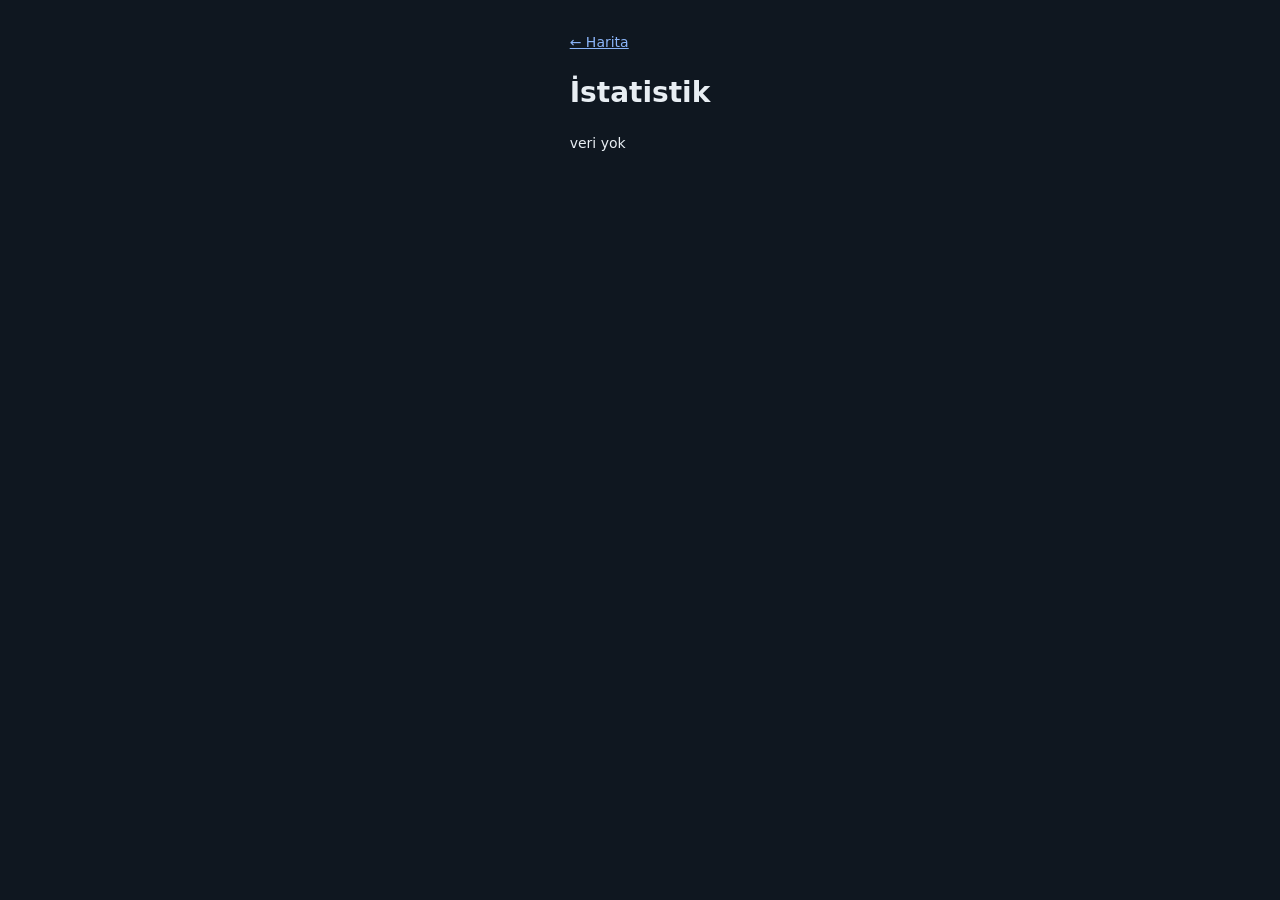
==== web/stats.html @ 06fbb6fe "v2: poligon cografya, Turkce metin cikarma, gemi-tipi anomali, olay entity-resolution, health+stats," ====
<!doctype html>
<html lang="tr">
<head>
  <meta charset="utf-8">
  <meta name="viewport" content="width=device-width, initial-scale=1">
  <title>Maritime Watch — İstatistik</title>
  <link rel="icon" href="data:image/svg+xml,%3Csvg xmlns='http://www.w3.org/2000/svg' viewBox='0 0 100 100'%3E%3Ctext y='.9em' font-size='90'%3E%F0%9F%93%8A%3C/text%3E%3C/svg%3E">
  <link rel="stylesheet" href="style.css">
  <style>
    .wrap { max-width: 900px; margin: 0 auto; padding: 18px; }
    .grid { display: grid; grid-template-columns: repeat(auto-fit, minmax(240px, 1fr)); gap: 16px; }
    .card { background: var(--panel); border: 1px solid var(--line); border-radius: 8px; padding: 14px; }
    .card h3 { margin: 0 0 10px; font-size: 13px; text-transform: uppercase; letter-spacing: .06em; color: var(--muted); }
    .kpi { font-size: 28px; font-weight: 700; }
    .row { display: flex; align-items: center; gap: 8px; margin: 4px 0; font-size: 13px; }
    .row .lbl { flex: 0 0 40%; color: var(--muted); overflow: hidden; text-overflow: ellipsis; white-space: nowrap; }
    .bar { height: 8px; border-radius: 4px; background: #3b82f6; min-width: 2px; }
    .row .num { margin-left: auto; }
    a.back { color: #8ab4f8; }
  </style>
</head>
<body>
  <div class="wrap">
    <p><a class="back" href="index.html">← Harita</a></p>
    <h1>İstatistik</h1>
    <p class="meta" id="gen">yükleniyor…</p>
    <div class="grid" id="grid"></div>
  </div>
  <script>
    "use strict";
    const esc = s => String(s == null ? "" : s).replace(/[&<>"]/g, c => ({ "&": "&amp;", "<": "&lt;", ">": "&gt;", '"': "&quot;" }[c]));
    function barCard(title, obj) {
      const entries = Array.isArray(obj) ? obj : Object.entries(obj || {});
      const max = Math.max(1, ...entries.map(e => e[1]));
      const rows = entries.slice(0, 12).map(([k, v]) =>
        `<div class="row"><span class="lbl" title="${esc(k)}">${esc(k)}</span>
          <span class="bar" style="width:${Math.round(120 * v / max)}px"></span>
          <span class="num">${v}</span></div>`).join("");
      return `<div class="card"><h3>${esc(title)}</h3>${rows || "<div class='row'>—</div>"}</div>`;
    }
    function kpiCard(title, val) {
      return `<div class="card"><h3>${esc(title)}</h3><div class="kpi">${esc(val)}</div></div>`;
    }
    (async () => {
      let s = null;
      try { s = await (await fetch("data/stats.json?" + Date.now(), { cache: "no-store" })).json(); } catch (e) {}
      if (!s) { document.getElementById("gen").textContent = "veri yok"; return; }
      document.getElementById("gen").textContent = "Üretim: " + new Date(s.generated).toLocaleString("tr-TR");
      const g = document.getElementById("grid");
      g.innerHTML = [
        kpiCard("Toplam olay", s.total_incidents),
        kpiCard("Bildirilen kişi (toplam)", s.casualties_reported_total),
        kpiCard("Kişili olay sayısı", s.incidents_with_casualties),
        kpiCard("Medyan çözülme süresi (saat)", s.median_resolution_hours == null ? "—" : s.median_resolution_hours),
        barCard("Aylara göre", s.by_month),
        barCard("Bölgeye göre", s.by_area),
        barCard("Türe göre", s.by_type),
        barCard("Duruma göre", s.by_status),
        barCard("En sık geçen tekneler", s.top_vessels),
      ].join("");
    })();
  </script>
</body>
</html>
---- web/style.css ----
:root {
  --bg: #0f1720;
  --panel: #17212b;
  --ink: #e8eef3;
  --muted: #93a4b3;
  --line: #263442;
  --confirmed: #e5484d;
  --probable: #f5a524;
  --signal: #8b9bab;
  --resolved: #30a46c;
  --warning: #3b82f6;
}

* { box-sizing: border-box; }
html, body { margin: 0; height: 100%; }
body {
  background: var(--bg);
  color: var(--ink);
  font: 14px/1.5 system-ui, -apple-system, "Segoe UI", Roboto, sans-serif;
  display: flex;
  flex-direction: column;
}

header { padding: 14px 18px 10px; border-bottom: 1px solid var(--line); }
header h1 { margin: 0; font-size: 20px; letter-spacing: .3px; }
.topbar { display: flex; align-items: center; justify-content: space-between; gap: 12px; flex-wrap: wrap; }
.ctrl { display: flex; align-items: center; gap: 8px; font-size: 13px; }
.ctrl select, .ctrl button {
  background: var(--panel); color: var(--ink);
  border: 1px solid var(--line); border-radius: 6px; padding: 4px 8px; font: inherit; cursor: pointer;
}
.ctrl a { color: #8ab4f8; text-decoration: none; }
.ctrl a:hover { text-decoration: underline; }
header .tag { margin: 4px 0 2px; color: var(--muted); max-width: 70ch; }
header .tag strong { color: var(--ink); }
header .meta { margin: 2px 0 0; color: var(--muted); font-size: 12px; }
#stale {
  margin: 8px 0 0;
  padding: 6px 10px;
  border-radius: 6px;
  background: #4a1d1d;
  color: #ffb4b4;
  font-size: 12px;
  font-weight: 600;
  border: 1px solid #7a2a2a;
}

main { flex: 1; display: flex; min-height: 0; }
#map { flex: 1; min-width: 0; background: #0b1118; }
#side {
  width: 340px;
  border-left: 1px solid var(--line);
  background: var(--panel);
  overflow-y: auto;
  padding: 12px 14px;
}
#side h2 { font-size: 13px; text-transform: uppercase; letter-spacing: .08em; color: var(--muted); margin: 14px 0 8px; }

.legend { display: flex; flex-wrap: wrap; gap: 6px 12px; font-size: 12px; color: var(--muted); }
.legend span { display: flex; align-items: center; gap: 5px; }
.dot { width: 10px; height: 10px; border-radius: 50%; display: inline-block; }
.s-confirmed { background: var(--confirmed); }
.s-probable  { background: var(--probable); }
.s-signal    { background: var(--signal); }
.s-resolved  { background: var(--resolved); }
.s-warning   { background: var(--warning); }

#timeline { list-style: none; margin: 0; padding: 0; }
#timeline li {
  border: 1px solid var(--line);
  border-left: 3px solid var(--signal);
  border-radius: 6px;
  padding: 8px 10px;
  margin-bottom: 8px;
  cursor: pointer;
}
#timeline li:hover { background: #1e2b38; }
#timeline li.confirmed { border-left-color: var(--confirmed); }
#timeline li.probable  { border-left-color: var(--probable); }
#timeline li.resolved  { border-left-color: var(--resolved); }
#timeline li.warning   { border-left-color: var(--warning); }
#timeline .t-head { display: flex; justify-content: space-between; gap: 8px; }
#timeline .t-type { font-weight: 600; }
#timeline .t-badge {
  font-size: 10px; text-transform: uppercase; letter-spacing: .05em;
  padding: 1px 6px; border-radius: 999px; background: #24313e; color: var(--muted); white-space: nowrap;
}
#timeline li.confirmed .t-badge { background: #3a1f21; color: #ff9a9d; }
#timeline .t-badge:empty { display: none; }
#timeline .t-area { color: var(--muted); font-size: 12px; }
#timeline .t-src { font-size: 12px; margin-top: 4px; }
#timeline .t-src a { color: #8ab4f8; }

.popup-title { font-weight: 700; margin-bottom: 3px; }
.popup-meta { color: #555; font-size: 12px; }
.badge-unverified { color: #b26a00; font-weight: 700; }

footer {
  border-top: 1px solid var(--line);
  padding: 8px 18px;
  display: flex;
  flex-wrap: wrap;
  gap: 4px 18px;
  color: var(--muted);
  font-size: 11px;
}
footer a { color: #8ab4f8; }

@media (max-width: 760px) {
  main { flex-direction: column; }
  #side { width: auto; border-left: 0; border-top: 1px solid var(--line); max-height: 45vh; }
}
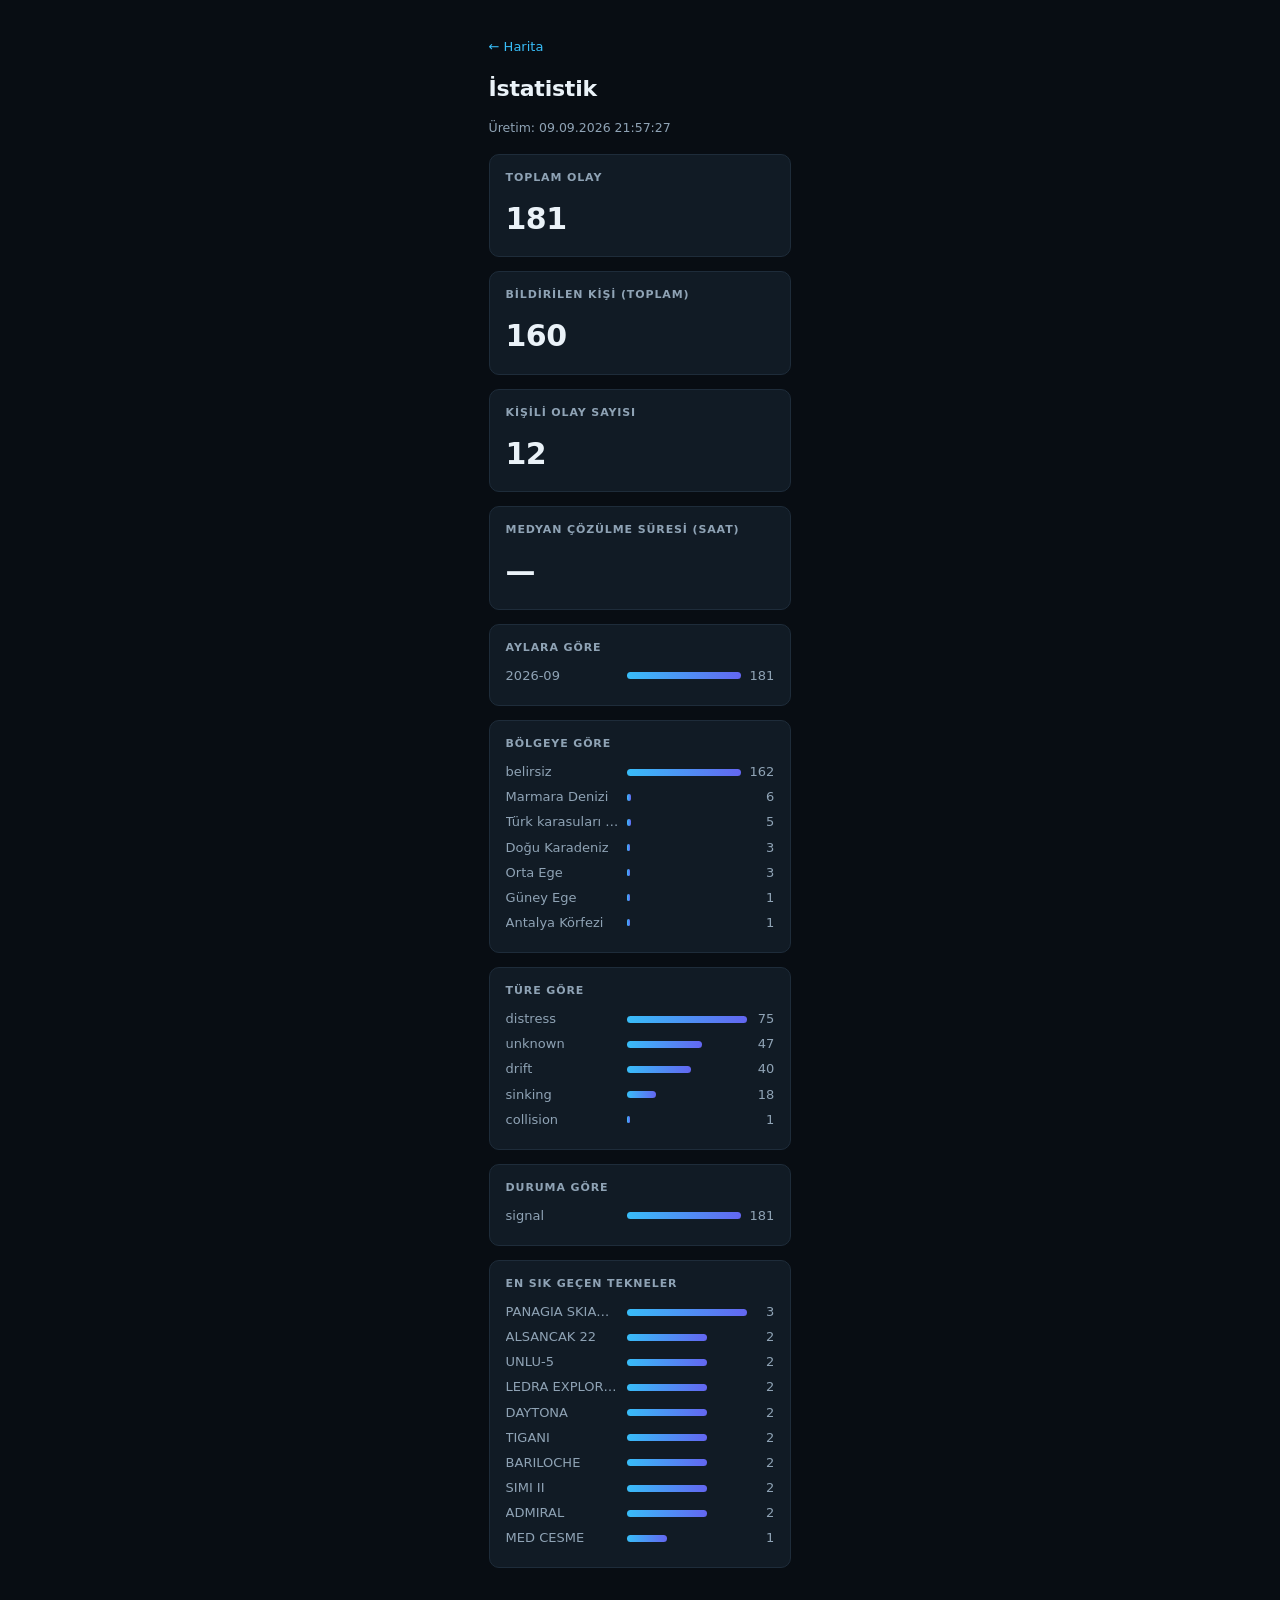
==== commit 81d07036: "web: harita sayfasi yeniden tasarlandi Sayfa calisiyordu ama bir hata ayiklama araci gibi duruyordu:" ====
--- a/web/stats.html
+++ b/web/stats.html
@@ -7,16 +7,20 @@
   <link rel="icon" href="data:image/svg+xml,%3Csvg xmlns='http://www.w3.org/2000/svg' viewBox='0 0 100 100'%3E%3Ctext y='.9em' font-size='90'%3E%F0%9F%93%8A%3C/text%3E%3C/svg%3E">
   <link rel="stylesheet" href="style.css">
   <style>
-    .wrap { max-width: 900px; margin: 0 auto; padding: 18px; }
-    .grid { display: grid; grid-template-columns: repeat(auto-fit, minmax(240px, 1fr)); gap: 16px; }
-    .card { background: var(--panel); border: 1px solid var(--line); border-radius: 8px; padding: 14px; }
-    .card h3 { margin: 0 0 10px; font-size: 13px; text-transform: uppercase; letter-spacing: .06em; color: var(--muted); }
-    .kpi { font-size: 28px; font-weight: 700; }
-    .row { display: flex; align-items: center; gap: 8px; margin: 4px 0; font-size: 13px; }
-    .row .lbl { flex: 0 0 40%; color: var(--muted); overflow: hidden; text-overflow: ellipsis; white-space: nowrap; }
-    .bar { height: 8px; border-radius: 4px; background: #3b82f6; min-width: 2px; }
-    .row .num { margin-left: auto; }
-    a.back { color: #8ab4f8; }
+    .wrap { max-width: 960px; margin: 0 auto; padding: 22px 20px 40px; }
+    h1 { font-size: 22px; font-weight: 650; letter-spacing: -.01em; margin: 6px 0 2px; }
+    .grid { display: grid; grid-template-columns: repeat(auto-fit, minmax(250px, 1fr)); gap: 14px; margin-top: 16px; }
+    .card { background: var(--panel); border: 1px solid var(--line); border-radius: 10px; padding: 14px 16px; }
+    .card h3 { margin: 0 0 10px; font-size: 11px; text-transform: uppercase; letter-spacing: .08em; color: var(--muted); font-weight: 650; }
+    /* not .kpi: style.css owns that class for the map page's stat strip */
+    .stat-num { font-size: 30px; font-weight: 650; letter-spacing: -.02em; font-variant-numeric: tabular-nums; }
+    .row { display: flex; align-items: center; gap: 9px; margin: 5px 0; font-size: 13px; }
+    .row .lbl { flex: 0 0 42%; color: var(--muted); overflow: hidden; text-overflow: ellipsis; white-space: nowrap; }
+    .bar { height: 7px; border-radius: 4px; background: linear-gradient(90deg, var(--accent), #6366f1); min-width: 3px; }
+    .row .num { margin-left: auto; font-variant-numeric: tabular-nums; color: var(--muted); }
+    a.back { color: var(--accent); text-decoration: none; font-size: 13px; }
+    a.back:hover { text-decoration: underline; }
+    .meta { color: var(--muted); font-size: 12.5px; }
   </style>
 </head>
 <body>
@@ -39,7 +43,7 @@
       return `<div class="card"><h3>${esc(title)}</h3>${rows || "<div class='row'>—</div>"}</div>`;
     }
     function kpiCard(title, val) {
-      return `<div class="card"><h3>${esc(title)}</h3><div class="kpi">${esc(val)}</div></div>`;
+      return `<div class="card"><h3>${esc(title)}</h3><div class="stat-num">${esc(val)}</div></div>`;
     }
     (async () => {
       let s = null;
--- a/web/style.css
+++ b/web/style.css
@@ -1,14 +1,21 @@
 :root {
-  --bg: #0f1720;
-  --panel: #17212b;
-  --ink: #e8eef3;
-  --muted: #93a4b3;
-  --line: #263442;
-  --confirmed: #e5484d;
+  --bg: #080d13;
+  --bg-2: #0d141c;
+  --panel: #111b25;
+  --panel-2: #16222e;
+  --ink: #eaf2f8;
+  --muted: #8fa3b5;
+  --faint: #62778b;
+  --line: #1e2c3a;
+  --line-2: #2a3b4c;
+  --accent: #38bdf8;
+
+  --confirmed: #f2555a;
   --probable: #f5a524;
-  --signal: #8b9bab;
-  --resolved: #30a46c;
-  --warning: #3b82f6;
+  --signal: #7f92a5;
+  --resolved: #2fb37a;
+  --warning: #4b8ff5;
+  --rescue: #2fb37a;
 }
 
 * { box-sizing: border-box; }
@@ -16,97 +23,219 @@
 body {
   background: var(--bg);
   color: var(--ink);
-  font: 14px/1.5 system-ui, -apple-system, "Segoe UI", Roboto, sans-serif;
+  font: 14px/1.55 system-ui, -apple-system, "Segoe UI", Roboto, sans-serif;
   display: flex;
   flex-direction: column;
-}
-
-header { padding: 14px 18px 10px; border-bottom: 1px solid var(--line); }
-header h1 { margin: 0; font-size: 20px; letter-spacing: .3px; }
-.topbar { display: flex; align-items: center; justify-content: space-between; gap: 12px; flex-wrap: wrap; }
+  -webkit-font-smoothing: antialiased;
+}
+a { color: var(--accent); }
+
+/* ---------- header ---------- */
+header {
+  padding: 12px 20px 0;
+  background: linear-gradient(180deg, var(--bg-2), var(--bg));
+  border-bottom: 1px solid var(--line);
+}
+.topbar { display: flex; align-items: center; justify-content: space-between; gap: 14px; flex-wrap: wrap; }
+.brand { display: flex; align-items: baseline; gap: 10px; min-width: 0; }
+.brand h1 {
+  margin: 0;
+  font-size: 19px;
+  font-weight: 650;
+  letter-spacing: -.01em;
+  white-space: nowrap;
+}
+.brand .live {
+  display: inline-flex; align-items: center; gap: 6px;
+  font-size: 11px; font-weight: 600; letter-spacing: .06em; text-transform: uppercase;
+  color: var(--resolved);
+}
+.brand .live::before {
+  content: ""; width: 7px; height: 7px; border-radius: 50%;
+  background: var(--resolved); box-shadow: 0 0 0 0 rgba(47, 179, 122, .55);
+  animation: pulse 2.4s infinite;
+}
+@keyframes pulse {
+  70% { box-shadow: 0 0 0 7px rgba(47, 179, 122, 0); }
+  100% { box-shadow: 0 0 0 0 rgba(47, 179, 122, 0); }
+}
+@media (prefers-reduced-motion: reduce) { .brand .live::before { animation: none; } }
+
 .ctrl { display: flex; align-items: center; gap: 8px; font-size: 13px; }
-.ctrl select, .ctrl button {
-  background: var(--panel); color: var(--ink);
-  border: 1px solid var(--line); border-radius: 6px; padding: 4px 8px; font: inherit; cursor: pointer;
-}
-.ctrl a { color: #8ab4f8; text-decoration: none; }
-.ctrl a:hover { text-decoration: underline; }
-header .tag { margin: 4px 0 2px; color: var(--muted); max-width: 70ch; }
-header .tag strong { color: var(--ink); }
-header .meta { margin: 2px 0 0; color: var(--muted); font-size: 12px; }
+.ctrl select, .ctrl button, .ctrl a.btn {
+  background: var(--panel);
+  color: var(--ink);
+  border: 1px solid var(--line-2);
+  border-radius: 8px;
+  padding: 6px 10px;
+  font: inherit;
+  line-height: 1.2;
+  cursor: pointer;
+  text-decoration: none;
+  transition: border-color .15s, background .15s;
+}
+.ctrl select:hover, .ctrl button:hover, .ctrl a.btn:hover { border-color: var(--accent); background: var(--panel-2); }
+.ctrl select:focus-visible, .ctrl button:focus-visible, .ctrl a.btn:focus-visible {
+  outline: 2px solid var(--accent); outline-offset: 1px;
+}
+
+header .tag { margin: 8px 0 0; color: var(--muted); max-width: 78ch; font-size: 13px; }
+
+/* ---------- KPI strip ---------- */
+.kpis {
+  display: grid;
+  grid-template-columns: repeat(auto-fit, minmax(126px, 1fr));
+  gap: 10px;
+  margin: 12px 0;
+}
+.kpi {
+  background: var(--panel);
+  border: 1px solid var(--line);
+  border-radius: 10px;
+  padding: 9px 12px;
+}
+.kpi .k-val {
+  font-size: 22px; font-weight: 650; line-height: 1.15;
+  font-variant-numeric: tabular-nums; letter-spacing: -.02em;
+}
+.kpi .k-lab {
+  font-size: 11px; text-transform: uppercase; letter-spacing: .07em;
+  color: var(--muted); margin-top: 2px;
+}
+.kpi.is-confirmed .k-val { color: var(--confirmed); }
+.kpi.is-warning   .k-val { color: var(--warning); }
+.kpi.is-ok        .k-val { color: var(--resolved); }
+.kpi.is-degraded  .k-val { color: var(--probable); }
+
 #stale {
-  margin: 8px 0 0;
-  padding: 6px 10px;
-  border-radius: 6px;
-  background: #4a1d1d;
-  color: #ffb4b4;
-  font-size: 12px;
+  margin: 0 0 12px;
+  padding: 8px 12px;
+  border-radius: 8px;
+  background: #3c1618;
+  color: #ffb9bb;
+  font-size: 12.5px;
   font-weight: 600;
-  border: 1px solid #7a2a2a;
-}
-
+  border: 1px solid #6d2427;
+}
+
+/* ---------- layout ---------- */
 main { flex: 1; display: flex; min-height: 0; }
-#map { flex: 1; min-width: 0; background: #0b1118; }
+#map { flex: 1; min-width: 0; background: #060a0f; }
+.leaflet-container { background: #060a0f; }
+.leaflet-control-attribution {
+  background: rgba(8, 13, 19, .82) !important;
+  color: var(--faint) !important;
+  font-size: 10px !important;
+}
+.leaflet-control-attribution a { color: var(--muted) !important; }
+
 #side {
-  width: 340px;
+  width: 360px;
   border-left: 1px solid var(--line);
-  background: var(--panel);
+  background: var(--bg-2);
   overflow-y: auto;
-  padding: 12px 14px;
-}
-#side h2 { font-size: 13px; text-transform: uppercase; letter-spacing: .08em; color: var(--muted); margin: 14px 0 8px; }
-
-.legend { display: flex; flex-wrap: wrap; gap: 6px 12px; font-size: 12px; color: var(--muted); }
-.legend span { display: flex; align-items: center; gap: 5px; }
-.dot { width: 10px; height: 10px; border-radius: 50%; display: inline-block; }
+  padding: 14px 16px 18px;
+}
+#side h2 {
+  font-size: 11px; text-transform: uppercase; letter-spacing: .09em;
+  color: var(--muted); margin: 16px 0 9px; font-weight: 650;
+}
+
+.legend { display: flex; flex-wrap: wrap; gap: 6px 14px; font-size: 11.5px; color: var(--muted); }
+.legend span { display: flex; align-items: center; gap: 6px; }
+.dot { width: 9px; height: 9px; border-radius: 50%; display: inline-block; flex: none; }
 .s-confirmed { background: var(--confirmed); }
 .s-probable  { background: var(--probable); }
 .s-signal    { background: var(--signal); }
 .s-resolved  { background: var(--resolved); }
 .s-warning   { background: var(--warning); }
 
+/* ---------- timeline ---------- */
 #timeline { list-style: none; margin: 0; padding: 0; }
 #timeline li {
+  position: relative;
+  background: var(--panel);
   border: 1px solid var(--line);
   border-left: 3px solid var(--signal);
-  border-radius: 6px;
-  padding: 8px 10px;
+  border-radius: 9px;
+  padding: 9px 11px 9px 12px;
   margin-bottom: 8px;
   cursor: pointer;
-}
-#timeline li:hover { background: #1e2b38; }
+  transition: background .15s, border-color .15s, transform .12s;
+}
+#timeline li:hover { background: var(--panel-2); border-color: var(--line-2); transform: translateX(1px); }
 #timeline li.confirmed { border-left-color: var(--confirmed); }
 #timeline li.probable  { border-left-color: var(--probable); }
 #timeline li.resolved  { border-left-color: var(--resolved); }
 #timeline li.warning   { border-left-color: var(--warning); }
-#timeline .t-head { display: flex; justify-content: space-between; gap: 8px; }
-#timeline .t-type { font-weight: 600; }
+#timeline li.rescue    { border-left-color: var(--rescue); }
+
+#timeline .t-head { display: flex; align-items: center; justify-content: space-between; gap: 8px; }
+#timeline .t-type { font-weight: 620; display: flex; align-items: center; gap: 7px; min-width: 0; }
+#timeline .t-type .t-ico { font-size: 15px; flex: none; }
+#timeline .t-type .t-txt { overflow: hidden; text-overflow: ellipsis; white-space: nowrap; }
 #timeline .t-badge {
-  font-size: 10px; text-transform: uppercase; letter-spacing: .05em;
-  padding: 1px 6px; border-radius: 999px; background: #24313e; color: var(--muted); white-space: nowrap;
-}
-#timeline li.confirmed .t-badge { background: #3a1f21; color: #ff9a9d; }
+  font-size: 10px; font-weight: 600; text-transform: uppercase; letter-spacing: .05em;
+  padding: 2px 7px; border-radius: 999px;
+  background: #1d2a37; color: var(--muted); white-space: nowrap; flex: none;
+}
+#timeline li.confirmed .t-badge { background: #3a1d1f; color: #ff9fa2; }
+#timeline li.probable  .t-badge { background: #3a2c14; color: #fbc76a; }
+#timeline li.resolved  .t-badge { background: #16302a; color: #6fd6ab; }
 #timeline .t-badge:empty { display: none; }
-#timeline .t-area { color: var(--muted); font-size: 12px; }
-#timeline .t-src { font-size: 12px; margin-top: 4px; }
-#timeline .t-src a { color: #8ab4f8; }
-
-.popup-title { font-weight: 700; margin-bottom: 3px; }
-.popup-meta { color: #555; font-size: 12px; }
-.badge-unverified { color: #b26a00; font-weight: 700; }
-
+#timeline .t-area { color: var(--muted); font-size: 12px; margin-top: 3px; }
+#timeline .t-area .t-when { color: var(--faint); }
+#timeline .t-src { font-size: 12px; margin-top: 5px; color: var(--muted); }
+#timeline .t-src a { color: var(--accent); text-decoration: none; }
+#timeline .t-src a:hover { text-decoration: underline; }
+
+.empty {
+  border: 1px dashed var(--line-2);
+  border-radius: 9px;
+  padding: 22px 14px;
+  text-align: center;
+  color: var(--muted);
+  font-size: 13px;
+}
+.empty b { display: block; color: var(--ink); font-size: 14px; margin-bottom: 3px; }
+
+/* ---------- popups ---------- */
+.leaflet-popup-content-wrapper {
+  background: var(--panel); color: var(--ink);
+  border: 1px solid var(--line-2); border-radius: 10px;
+  box-shadow: 0 10px 30px rgba(0, 0, 0, .5);
+}
+.leaflet-popup-tip { background: var(--panel); border: 1px solid var(--line-2); }
+.leaflet-popup-content { margin: 11px 13px; font-size: 13px; }
+.leaflet-popup-close-button { color: var(--muted) !important; }
+.popup-title { font-weight: 650; margin-bottom: 4px; }
+.popup-meta { color: var(--muted); font-size: 12px; }
+.popup-meta a, .leaflet-popup-content a { color: var(--accent); }
+.badge-unverified {
+  display: inline-block; margin: 3px 0;
+  font-size: 11px; font-weight: 650;
+  padding: 2px 7px; border-radius: 999px;
+  background: #3a2c14; color: #fbc76a;
+}
+
+/* ---------- footer ---------- */
 footer {
   border-top: 1px solid var(--line);
-  padding: 8px 18px;
+  padding: 9px 20px;
   display: flex;
   flex-wrap: wrap;
-  gap: 4px 18px;
-  color: var(--muted);
+  gap: 4px 20px;
+  color: var(--faint);
   font-size: 11px;
-}
-footer a { color: #8ab4f8; }
-
-@media (max-width: 760px) {
+  background: var(--bg-2);
+}
+footer a { color: var(--muted); }
+footer strong { color: var(--muted); }
+
+@media (max-width: 820px) {
   main { flex-direction: column; }
-  #side { width: auto; border-left: 0; border-top: 1px solid var(--line); max-height: 45vh; }
-}
+  #map { min-height: 44vh; }
+  #side { width: auto; border-left: 0; border-top: 1px solid var(--line); max-height: none; }
+  .kpis { grid-template-columns: repeat(auto-fit, minmax(104px, 1fr)); }
+  header .tag { display: none; }
+}
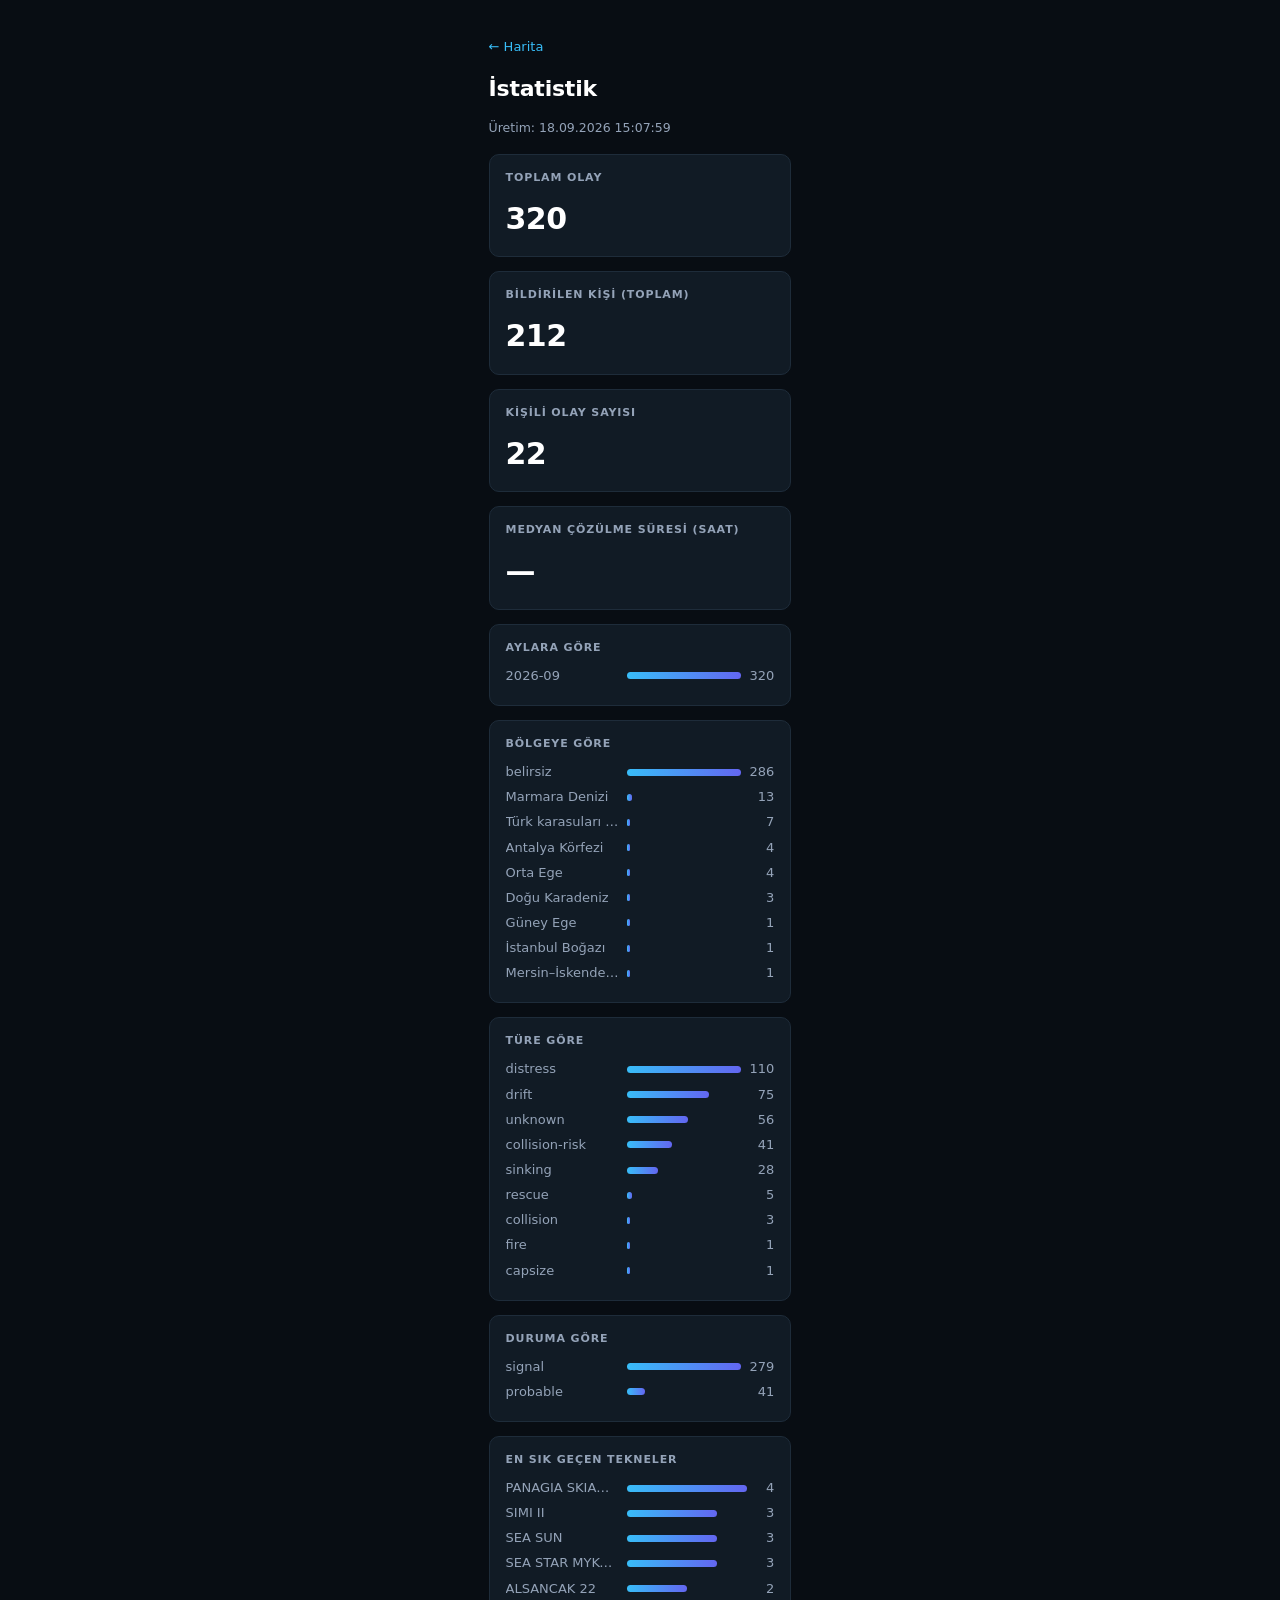
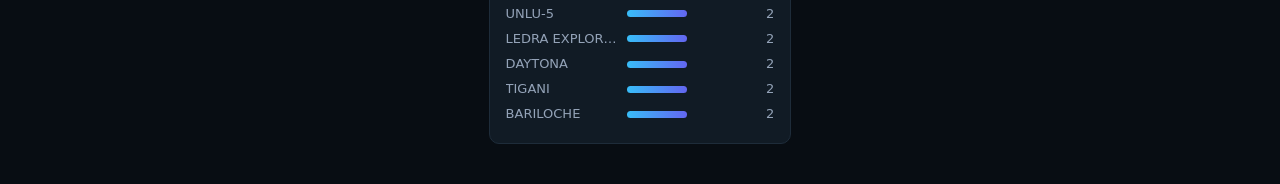
==== commit 9c695bd6: "refactor: clean codebase, add scenario test suite, enhance UI accessibility" ====
--- a/web/stats.html
+++ b/web/stats.html
@@ -25,7 +25,7 @@
 </head>
 <body>
   <div class="wrap">
-    <p><a class="back" href="index.html">← Harita</a></p>
+    <p><a class="back" href="index.html" aria-label="Haritaya Geri Dön">← Harita</a></p>
     <h1>İstatistik</h1>
     <p class="meta" id="gen">yükleniyor…</p>
     <div class="grid" id="grid"></div>
--- a/web/style.css
+++ b/web/style.css
@@ -3,9 +3,9 @@
   --bg-2: #0d141c;
   --panel: #111b25;
   --panel-2: #16222e;
-  --ink: #eaf2f8;
-  --muted: #8fa3b5;
-  --faint: #62778b;
+  --ink: #ffffff;
+  --muted: #94a3b8;
+  --faint: #64748b;
   --line: #1e2c3a;
   --line-2: #2a3b4c;
   --accent: #38bdf8;
@@ -217,6 +217,401 @@
   padding: 2px 7px; border-radius: 999px;
   background: #3a2c14; color: #fbc76a;
 }
+.popup-track {
+  display: inline-block; margin: 4px 0 2px;
+  font-size: 11px; font-weight: 600;
+  padding: 2px 8px; border-radius: 999px;
+  background: rgba(245, 165, 36, 0.15);
+  color: #f5a524;
+  border: 1px solid rgba(245, 165, 36, 0.3);
+}
+
+/* ---------- offline banner ---------- */
+.offline-bar {
+  background: #7f1d1d;
+  color: #fecaca;
+  font-size: 12px;
+  font-weight: 600;
+  padding: 6px 16px;
+  text-align: center;
+  border-bottom: 1px solid #b91c1c;
+}
+
+/* ---------- safety strip ticker ---------- */
+.safety-strip {
+  display: flex;
+  align-items: center;
+  gap: 10px;
+  margin: 10px 0 6px;
+  overflow-x: auto;
+  padding-bottom: 2px;
+  scrollbar-width: thin;
+}
+.safety-card {
+  display: inline-flex;
+  align-items: center;
+  gap: 8px;
+  background: var(--panel);
+  border: 1px solid var(--line);
+  border-radius: 8px;
+  padding: 6px 11px;
+  font-size: 12px;
+  white-space: nowrap;
+  flex: none;
+  cursor: pointer;
+  transition: background .15s, border-color .15s;
+}
+.safety-card:hover { background: var(--panel-2); border-color: var(--line-2); }
+.safety-card .sc-title { font-weight: 650; color: var(--ink); }
+.safety-badge {
+  font-size: 11px;
+  font-weight: 600;
+  padding: 2px 7px;
+  border-radius: 999px;
+}
+.safety-badge.good { background: rgba(47, 179, 122, 0.18); color: #4ade80; border: 1px solid rgba(74, 222, 128, 0.3); }
+.safety-badge.caution { background: rgba(245, 165, 36, 0.18); color: #fbbf24; border: 1px solid rgba(251, 191, 36, 0.3); }
+.safety-badge.danger, .safety-badge.suspended { background: rgba(239, 68, 68, 0.2); color: #f87171; border: 1px solid rgba(248, 113, 113, 0.35); }
+.safety-card .sc-meta { color: var(--muted); font-size: 11px; }
+
+/* ---------- search & filter chips ---------- */
+.filter-row {
+  display: flex;
+  align-items: center;
+  gap: 10px;
+  margin: 8px 0 10px;
+  flex-wrap: wrap;
+}
+.search-box {
+  position: relative;
+  flex: 1;
+  min-width: 220px;
+  max-width: 380px;
+}
+.search-box .search-ico {
+  position: absolute;
+  left: 10px;
+  top: 50%;
+  transform: translateY(-50%);
+  font-size: 13px;
+  opacity: 0.6;
+  pointer-events: none;
+}
+.search-box input[type="search"] {
+  width: 100%;
+  background: var(--panel);
+  color: var(--ink);
+  border: 1px solid var(--line-2);
+  border-radius: 8px;
+  padding: 6px 12px 6px 30px;
+  font: inherit;
+  font-size: 12.5px;
+  outline: none;
+  transition: border-color .15s, box-shadow .15s;
+}
+.search-box input[type="search"]:focus {
+  border-color: var(--accent);
+  box-shadow: 0 0 0 2px rgba(56, 189, 248, 0.25);
+}
+.search-box.shake {
+  animation: shake 0.3s ease-in-out;
+}
+@keyframes shake {
+  0%, 100% { transform: translateX(0); }
+  25% { transform: translateX(-4px); }
+  75% { transform: translateX(4px); }
+}
+
+.chip-bar {
+  display: flex;
+  align-items: center;
+  gap: 6px;
+  flex-wrap: wrap;
+}
+.chip {
+  background: var(--panel);
+  color: var(--muted);
+  border: 1px solid var(--line);
+  border-radius: 999px;
+  padding: 4px 10px;
+  font-size: 11.5px;
+  font-weight: 550;
+  cursor: pointer;
+  transition: background .15s, color .15s, border-color .15s;
+}
+.chip:hover {
+  background: var(--panel-2);
+  color: var(--ink);
+  border-color: var(--line-2);
+}
+.chip.is-active {
+  background: #0284c7;
+  color: #ffffff;
+  border-color: #38bdf8;
+  box-shadow: 0 0 10px rgba(56, 189, 248, 0.35);
+}
+
+.btn-emergency {
+  background: #3a1d1f !important;
+  color: #ff9fa2 !important;
+  border-color: #7f1d1d !important;
+  font-weight: 600 !important;
+}
+.btn-emergency:hover {
+  background: #4c1d24 !important;
+  border-color: #ef4444 !important;
+}
+.btn-playback {
+  background: #162a45 !important;
+  color: #38bdf8 !important;
+  border-color: #1e4976 !important;
+}
+
+/* ---------- map wrapper & playback ---------- */
+.map-wrapper {
+  position: relative;
+  flex: 1;
+  display: flex;
+  flex-direction: column;
+  min-width: 0;
+}
+.playback-bar {
+  position: absolute;
+  bottom: 24px;
+  left: 50%;
+  transform: translateX(-50%);
+  z-index: 1000;
+  display: flex;
+  align-items: center;
+  gap: 10px;
+  background: rgba(17, 27, 37, 0.92);
+  backdrop-filter: blur(12px);
+  border: 1px solid var(--line-2);
+  border-radius: 12px;
+  padding: 8px 16px;
+  color: var(--ink);
+  box-shadow: 0 12px 32px rgba(0, 0, 0, 0.6);
+  min-width: 360px;
+  max-width: 90vw;
+}
+.play-btn {
+  background: var(--accent);
+  color: #080d13;
+  border: none;
+  width: 32px;
+  height: 32px;
+  border-radius: 50%;
+  font-size: 13px;
+  font-weight: bold;
+  cursor: pointer;
+  display: flex;
+  align-items: center;
+  justify-content: center;
+  transition: transform .12s;
+}
+.play-btn:hover { transform: scale(1.08); }
+.play-label { font-size: 11.5px; font-weight: 600; color: var(--muted); }
+.play-time { font-size: 11.5px; font-variant-numeric: tabular-nums; color: var(--accent); white-space: nowrap; }
+.playback-bar input[type="range"] {
+  flex: 1;
+  accent-color: var(--accent);
+  cursor: pointer;
+}
+.play-speeds { display: flex; gap: 4px; }
+.speed-btn {
+  background: transparent;
+  color: var(--muted);
+  border: 1px solid var(--line-2);
+  border-radius: 6px;
+  padding: 2px 6px;
+  font-size: 10px;
+  cursor: pointer;
+}
+.speed-btn.is-active {
+  background: var(--accent);
+  color: #080d13;
+  font-weight: 700;
+}
+.play-close {
+  background: transparent;
+  color: var(--muted);
+  border: none;
+  font-size: 18px;
+  cursor: pointer;
+  line-height: 1;
+}
+
+/* ---------- modal ---------- */
+.modal {
+  position: fixed;
+  top: 0; left: 0; right: 0; bottom: 0;
+  z-index: 2000;
+  display: flex;
+  align-items: center;
+  justify-content: center;
+  padding: 20px;
+}
+.modal[hidden] { display: none !important; }
+.modal-backdrop {
+  position: absolute;
+  top: 0; left: 0; right: 0; bottom: 0;
+  background: rgba(4, 7, 11, 0.78);
+  backdrop-filter: blur(6px);
+}
+.modal-card {
+  position: relative;
+  z-index: 2001;
+  background: var(--panel);
+  border: 1px solid var(--line-2);
+  border-radius: 14px;
+  width: 100%;
+  max-width: 580px;
+  box-shadow: 0 20px 48px rgba(0, 0, 0, 0.7);
+  overflow: hidden;
+}
+.modal-head {
+  display: flex;
+  align-items: center;
+  justify-content: space-between;
+  padding: 14px 18px;
+  border-bottom: 1px solid var(--line);
+  background: var(--panel-2);
+}
+.modal-head h3 { margin: 0; font-size: 15px; font-weight: 650; color: var(--ink); }
+.modal-close {
+  background: transparent; border: none; font-size: 20px; color: var(--muted); cursor: pointer;
+}
+.modal-body { padding: 18px; max-height: 80vh; overflow-y: auto; }
+.emergency-grid { display: grid; grid-template-columns: 1fr 1fr; gap: 12px; }
+.em-card {
+  background: var(--bg-2);
+  border: 1px solid var(--line);
+  border-radius: 10px;
+  padding: 12px 14px;
+  display: flex;
+  flex-direction: column;
+}
+.em-card.em-primary {
+  border-color: #ef4444;
+  background: linear-gradient(180deg, #2b1114, var(--bg-2));
+}
+.em-num { font-size: 18px; font-weight: 700; color: #f87171; }
+.em-primary .em-num { color: #fca5a5; font-size: 20px; }
+.em-title { font-size: 12px; font-weight: 600; color: var(--ink); margin: 3px 0; }
+.em-desc { font-size: 11px; color: var(--muted); line-height: 1.4; flex: 1; }
+.btn-copy {
+  margin-top: 10px;
+  background: var(--panel);
+  color: var(--ink);
+  border: 1px solid var(--line-2);
+  border-radius: 6px;
+  padding: 4px 8px;
+  font-size: 11px;
+  font-weight: 600;
+  cursor: pointer;
+  align-self: flex-start;
+  transition: background .15s;
+}
+.btn-copy:hover { background: var(--panel-2); border-color: var(--accent); }
+
+/* ---------- toast container ---------- */
+.toast-container {
+  position: fixed;
+  bottom: 20px;
+  right: 20px;
+  z-index: 3000;
+  display: flex;
+  flex-direction: column;
+  gap: 8px;
+  pointer-events: none;
+}
+.toast {
+  background: rgba(17, 27, 37, 0.95);
+  backdrop-filter: blur(10px);
+  color: var(--ink);
+  border: 1px solid var(--line-2);
+  border-radius: 8px;
+  padding: 10px 14px;
+  font-size: 12.5px;
+  font-weight: 550;
+  box-shadow: 0 8px 24px rgba(0, 0, 0, 0.5);
+  animation: slideInUp 0.25s cubic-bezier(0.16, 1, 0.3, 1);
+  pointer-events: auto;
+}
+@keyframes slideInUp {
+  from { opacity: 0; transform: translateY(12px); }
+  to { opacity: 1; transform: translateY(0); }
+}
+
+/* ---------- highlights ---------- */
+mark.highlight {
+  background: #facc15;
+  color: #000;
+  padding: 1px 3px;
+  border-radius: 3px;
+  font-weight: 600;
+}
+
+/* ---------- weather overlay marker & sparkline ---------- */
+.weather-marker {
+  display: flex;
+  flex-direction: column;
+  align-items: center;
+  pointer-events: auto;
+  cursor: pointer;
+}
+.weather-arrow {
+  width: 22px;
+  height: 22px;
+  filter: drop-shadow(0 1px 3px rgba(0,0,0,0.8));
+  transition: transform 0.2s ease-out;
+}
+.weather-pill {
+  background: rgba(10, 16, 29, 0.85);
+  backdrop-filter: blur(4px);
+  border: 1px solid var(--line-2);
+  border-radius: 999px;
+  padding: 1px 5px;
+  font-size: 10px;
+  font-weight: 650;
+  color: var(--ink);
+  white-space: nowrap;
+  margin-top: -2px;
+}
+.sparkline-box {
+  margin: 8px 0 4px;
+  padding: 6px 8px;
+  background: var(--bg-2);
+  border: 1px solid var(--line);
+  border-radius: 6px;
+}
+.sparkline-label {
+  font-size: 10.5px;
+  font-weight: 600;
+  color: var(--muted);
+  margin-bottom: 2px;
+}
+svg.sparkline {
+  display: block;
+  overflow: visible;
+}
+
+.btn-share {
+  margin-top: 6px;
+  display: inline-flex;
+  align-items: center;
+  gap: 4px;
+  background: var(--panel-2);
+  color: var(--accent);
+  border: 1px solid var(--line-2);
+  border-radius: 6px;
+  padding: 3px 8px;
+  font-size: 11px;
+  font-weight: 600;
+  cursor: pointer;
+  text-decoration: none;
+}
+.btn-share:hover { border-color: var(--accent); }
 
 /* ---------- footer ---------- */
 footer {
@@ -237,5 +632,7 @@
   #map { min-height: 44vh; }
   #side { width: auto; border-left: 0; border-top: 1px solid var(--line); max-height: none; }
   .kpis { grid-template-columns: repeat(auto-fit, minmax(104px, 1fr)); }
+  .emergency-grid { grid-template-columns: 1fr; }
+  .playback-bar { width: 94vw; min-width: unset; bottom: 12px; padding: 6px 12px; }
   header .tag { display: none; }
 }
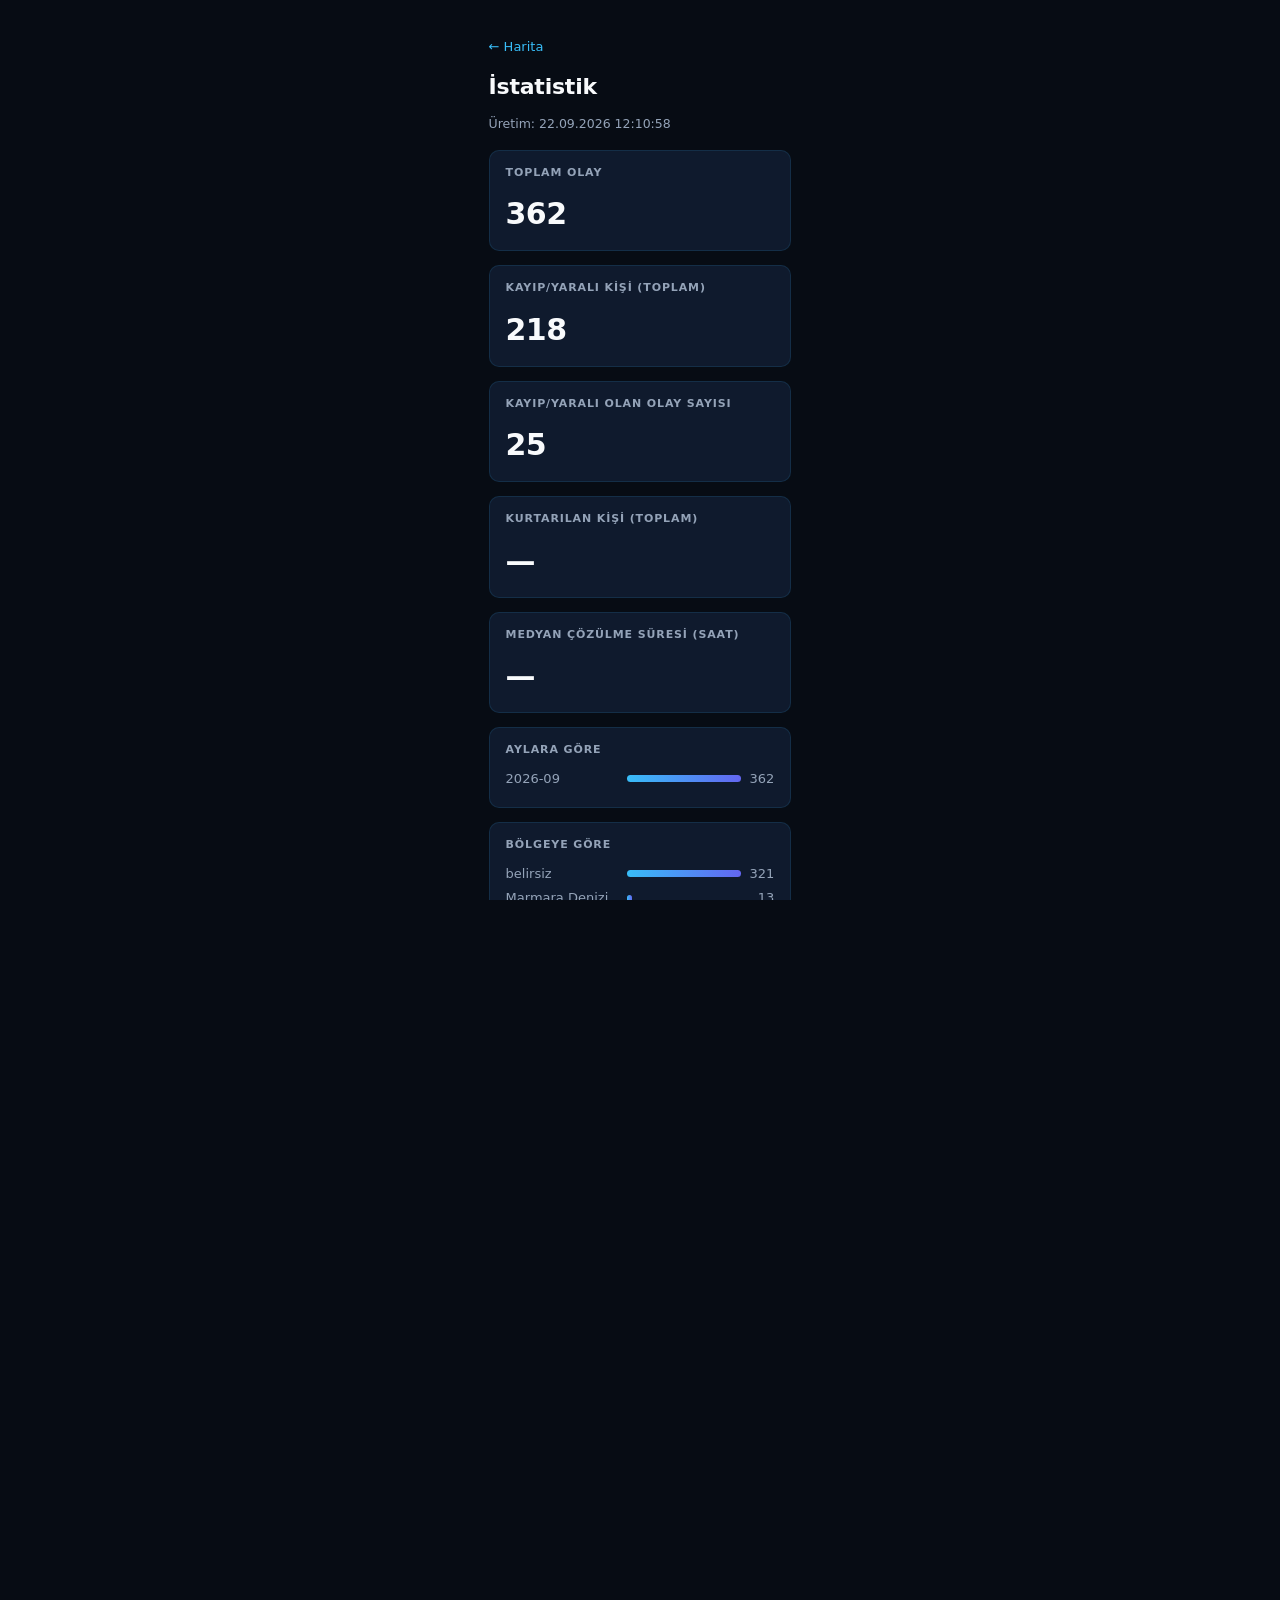
==== commit a53e916d: "extract: kurtarılanları kayıp/yaralıdan ayır (rescued); "34 göçmen kurtarıldı" artık critical değil," ====
--- a/web/stats.html
+++ b/web/stats.html
@@ -53,8 +53,9 @@
       const g = document.getElementById("grid");
       g.innerHTML = [
         kpiCard("Toplam olay", s.total_incidents),
-        kpiCard("Bildirilen kişi (toplam)", s.casualties_reported_total),
-        kpiCard("Kişili olay sayısı", s.incidents_with_casualties),
+        kpiCard("Kayıp/yaralı kişi (toplam)", s.casualties_reported_total),
+        kpiCard("Kayıp/yaralı olan olay sayısı", s.incidents_with_casualties),
+        kpiCard("Kurtarılan kişi (toplam)", s.rescued_reported_total == null ? "—" : s.rescued_reported_total),
         kpiCard("Medyan çözülme süresi (saat)", s.median_resolution_hours == null ? "—" : s.median_resolution_hours),
         barCard("Aylara göre", s.by_month),
         barCard("Bölgeye göre", s.by_area),
--- a/web/style.css
+++ b/web/style.css
@@ -1,523 +1,840 @@
+/* ==========================================================================
+   Maritime Watch — Next-Gen Modern Maritime Operating System
+   Design System: Deep Ocean Slate, High-Contrast Cyan Accents, Glassmorphism HUD
+   ========================================================================== */
+
 :root {
-  --bg: #080d13;
-  --bg-2: #0d141c;
-  --panel: #111b25;
-  --panel-2: #16222e;
-  --ink: #ffffff;
+  --bg: #070c14;
+  --bg-surface: #0b1320;
+  --panel: #0f1a2d;
+  --panel-hover: #15243d;
+  --panel-glass: rgba(11, 19, 32, 0.88);
+  
+  --ink: #f8fafc;
+  --ink-secondary: #cbd5e1;
   --muted: #94a3b8;
   --faint: #64748b;
-  --line: #1e2c3a;
-  --line-2: #2a3b4c;
+  
+  --line: rgba(56, 189, 248, 0.12);
+  --line-strong: rgba(56, 189, 248, 0.25);
   --accent: #38bdf8;
-
-  --confirmed: #f2555a;
-  --probable: #f5a524;
-  --signal: #7f92a5;
-  --resolved: #2fb37a;
-  --warning: #4b8ff5;
-  --rescue: #2fb37a;
+  --accent-glow: rgba(56, 189, 248, 0.35);
+
+  --confirmed: #ef4444;
+  --probable: #f59e0b;
+  --signal: #94a3b8;
+  --resolved: #10b981;
+  --warning: #38bdf8;
+  --rescue: #10b981;
+  --danger: #ef4444;
 }
 
 * { box-sizing: border-box; }
-html, body { margin: 0; height: 100%; }
+html, body { margin: 0; padding: 0; height: 100%; width: 100%; overflow: hidden; }
+
 body {
   background: var(--bg);
   color: var(--ink);
-  font: 14px/1.55 system-ui, -apple-system, "Segoe UI", Roboto, sans-serif;
+  font: 13.5px/1.5 system-ui, -apple-system, BlinkMacSystemFont, "Segoe UI", Roboto, sans-serif;
   display: flex;
   flex-direction: column;
   -webkit-font-smoothing: antialiased;
-}
-a { color: var(--accent); }
-
-/* ---------- header ---------- */
-header {
-  padding: 12px 20px 0;
-  background: linear-gradient(180deg, var(--bg-2), var(--bg));
+  -moz-osx-font-smoothing: grayscale;
+}
+
+a { color: var(--accent); text-decoration: none; }
+a:hover { text-decoration: underline; }
+
+/* ---------- 1. Top Navigation Bar ---------- */
+.app-header {
+  height: 52px;
+  background: rgba(7, 12, 20, 0.95);
+  backdrop-filter: blur(12px);
   border-bottom: 1px solid var(--line);
-}
-.topbar { display: flex; align-items: center; justify-content: space-between; gap: 14px; flex-wrap: wrap; }
-.brand { display: flex; align-items: baseline; gap: 10px; min-width: 0; }
-.brand h1 {
+  z-index: 1100;
+  flex: none;
+  display: flex;
+  align-items: center;
+  padding: 0 16px;
+}
+
+.topbar {
+  display: flex;
+  align-items: center;
+  justify-content: space-between;
+  width: 100%;
+  gap: 16px;
+}
+
+.brand {
+  display: flex;
+  align-items: center;
+  gap: 10px;
+  flex: none;
+}
+
+.brand-logo {
+  border-radius: 6px;
+  box-shadow: 0 0 12px rgba(56, 189, 248, 0.3);
+}
+
+.brand-title-wrap {
+  display: flex;
+  align-items: center;
+  gap: 8px;
+}
+
+.brand-title {
   margin: 0;
-  font-size: 19px;
-  font-weight: 650;
-  letter-spacing: -.01em;
+  font-size: 16px;
+  font-weight: 700;
+  letter-spacing: -0.02em;
+  color: #fff;
   white-space: nowrap;
 }
-.brand .live {
-  display: inline-flex; align-items: center; gap: 6px;
-  font-size: 11px; font-weight: 600; letter-spacing: .06em; text-transform: uppercase;
-  color: var(--resolved);
-}
-.brand .live::before {
-  content: ""; width: 7px; height: 7px; border-radius: 50%;
-  background: var(--resolved); box-shadow: 0 0 0 0 rgba(47, 179, 122, .55);
-  animation: pulse 2.4s infinite;
-}
-@keyframes pulse {
-  70% { box-shadow: 0 0 0 7px rgba(47, 179, 122, 0); }
-  100% { box-shadow: 0 0 0 0 rgba(47, 179, 122, 0); }
-}
-@media (prefers-reduced-motion: reduce) { .brand .live::before { animation: none; } }
-
-.ctrl { display: flex; align-items: center; gap: 8px; font-size: 13px; }
-.ctrl select, .ctrl button, .ctrl a.btn {
+
+.live-pill {
+  display: inline-flex;
+  align-items: center;
+  gap: 5px;
+  background: rgba(16, 185, 129, 0.12);
+  color: #34d399;
+  border: 1px solid rgba(16, 185, 129, 0.28);
+  font-size: 10px;
+  font-weight: 700;
+  letter-spacing: 0.06em;
+  padding: 2px 7px;
+  border-radius: 999px;
+  text-transform: uppercase;
+}
+
+.dot-pulse {
+  width: 6px;
+  height: 6px;
+  border-radius: 50%;
+  background: #34d399;
+  box-shadow: 0 0 0 0 rgba(52, 211, 153, 0.6);
+  animation: pulse-live 2.2s infinite;
+}
+
+@keyframes pulse-live {
+  70% { box-shadow: 0 0 0 6px rgba(52, 211, 153, 0); }
+  100% { box-shadow: 0 0 0 0 rgba(52, 211, 153, 0); }
+}
+
+/* Quick Straits Transit Status Ticker (Center Bar) */
+.safety-strip {
+  display: flex;
+  align-items: center;
+  gap: 8px;
+  overflow-x: auto;
+  white-space: nowrap;
+  scrollbar-width: none;
+  flex: 1;
+  justify-content: center;
+}
+.safety-strip::-webkit-scrollbar { display: none; }
+
+.safety-card {
+  display: inline-flex;
+  align-items: center;
+  gap: 6px;
+  background: rgba(15, 26, 45, 0.6);
+  border: 1px solid var(--line);
+  padding: 4px 10px;
+  border-radius: 8px;
+  font-size: 12px;
+  cursor: pointer;
+  transition: all 0.15s ease;
+}
+.safety-card:hover {
+  background: var(--panel-hover);
+  border-color: var(--line-strong);
+}
+.safety-card .sc-title { font-weight: 600; color: var(--ink-secondary); }
+.safety-badge {
+  font-size: 11px;
+  font-weight: 700;
+  padding: 1px 6px;
+  border-radius: 4px;
+}
+.safety-badge.good { background: rgba(16, 185, 129, 0.18); color: #34d399; }
+.safety-badge.caution { background: rgba(245, 158, 11, 0.18); color: #fbbf24; }
+.safety-badge.suspended, .safety-badge.danger { background: rgba(239, 68, 68, 0.2); color: #f87171; }
+.safety-card .sc-meta { color: var(--muted); font-size: 11px; margin-left: 2px; }
+
+/* Top Actions */
+.top-nav {
+  display: flex;
+  align-items: center;
+  gap: 8px;
+  flex: none;
+}
+
+.btn {
+  display: inline-flex;
+  align-items: center;
+  gap: 6px;
   background: var(--panel);
   color: var(--ink);
-  border: 1px solid var(--line-2);
+  border: 1px solid var(--line-strong);
   border-radius: 8px;
-  padding: 6px 10px;
-  font: inherit;
-  line-height: 1.2;
-  cursor: pointer;
-  text-decoration: none;
-  transition: border-color .15s, background .15s;
-}
-.ctrl select:hover, .ctrl button:hover, .ctrl a.btn:hover { border-color: var(--accent); background: var(--panel-2); }
-.ctrl select:focus-visible, .ctrl button:focus-visible, .ctrl a.btn:focus-visible {
-  outline: 2px solid var(--accent); outline-offset: 1px;
-}
-
-header .tag { margin: 8px 0 0; color: var(--muted); max-width: 78ch; font-size: 13px; }
-
-/* ---------- KPI strip ---------- */
-.kpis {
-  display: grid;
-  grid-template-columns: repeat(auto-fit, minmax(126px, 1fr));
-  gap: 10px;
-  margin: 12px 0;
-}
-.kpi {
-  background: var(--panel);
-  border: 1px solid var(--line);
-  border-radius: 10px;
-  padding: 9px 12px;
-}
-.kpi .k-val {
-  font-size: 22px; font-weight: 650; line-height: 1.15;
-  font-variant-numeric: tabular-nums; letter-spacing: -.02em;
-}
-.kpi .k-lab {
-  font-size: 11px; text-transform: uppercase; letter-spacing: .07em;
-  color: var(--muted); margin-top: 2px;
-}
-.kpi.is-confirmed .k-val { color: var(--confirmed); }
-.kpi.is-warning   .k-val { color: var(--warning); }
-.kpi.is-ok        .k-val { color: var(--resolved); }
-.kpi.is-degraded  .k-val { color: var(--probable); }
-
-#stale {
-  margin: 0 0 12px;
-  padding: 8px 12px;
-  border-radius: 8px;
-  background: #3c1618;
-  color: #ffb9bb;
+  padding: 6px 11px;
   font-size: 12.5px;
   font-weight: 600;
-  border: 1px solid #6d2427;
-}
-
-/* ---------- layout ---------- */
-main { flex: 1; display: flex; min-height: 0; }
-#map { flex: 1; min-width: 0; background: #060a0f; }
-.leaflet-container { background: #060a0f; }
+  cursor: pointer;
+  text-decoration: none;
+  transition: all 0.15s ease;
+  white-space: nowrap;
+}
+.btn:hover {
+  background: var(--panel-hover);
+  border-color: var(--accent);
+  box-shadow: 0 0 10px rgba(56, 189, 248, 0.2);
+}
+.btn:active { transform: translateY(1px); }
+
+.btn-outlook {
+  background: linear-gradient(135deg, rgba(14, 165, 233, 0.15), rgba(99, 102, 241, 0.15));
+  border-color: rgba(56, 189, 248, 0.35);
+  color: #7dd3fc;
+}
+.btn-emergency {
+  background: rgba(239, 68, 68, 0.12);
+  border-color: rgba(239, 68, 68, 0.35);
+  color: #fca5a5;
+}
+.btn-emergency:hover {
+  background: rgba(239, 68, 68, 0.25);
+  border-color: #ef4444;
+  box-shadow: 0 0 12px rgba(239, 68, 68, 0.3);
+}
+
+/* ---------- 2. Main Viewport (Map & Sidebar) ---------- */
+main {
+  flex: 1;
+  display: flex;
+  height: calc(100vh - 52px - 28px);
+  position: relative;
+  overflow: hidden;
+}
+
+.map-wrapper {
+  flex: 1;
+  position: relative;
+  height: 100%;
+  min-width: 0;
+  background: #040810;
+}
+
+#map {
+  width: 100%;
+  height: 100%;
+  background: #040810;
+}
+
+.leaflet-container { background: #040810 !important; }
 .leaflet-control-attribution {
-  background: rgba(8, 13, 19, .82) !important;
+  background: rgba(7, 12, 20, 0.85) !important;
   color: var(--faint) !important;
   font-size: 10px !important;
 }
-.leaflet-control-attribution a { color: var(--muted) !important; }
-
+.leaflet-control-layers {
+  background: var(--panel-glass) !important;
+  border: 1px solid var(--line-strong) !important;
+  border-radius: 10px !important;
+  color: var(--ink) !important;
+  box-shadow: 0 8px 24px rgba(0,0,0,0.5) !important;
+}
+
+/* Floating HUD on Map (Top-Left) */
+.map-floating-hud {
+  position: absolute;
+  top: 14px;
+  left: 14px;
+  z-index: 1000;
+  display: flex;
+  flex-direction: column;
+  gap: 8px;
+  width: 320px;
+  background: var(--panel-glass);
+  backdrop-filter: blur(14px);
+  border: 1px solid var(--line-strong);
+  border-radius: 12px;
+  padding: 10px;
+  box-shadow: 0 12px 32px rgba(0, 0, 0, 0.55);
+}
+
+.search-box {
+  position: relative;
+  display: flex;
+  align-items: center;
+}
+.search-ico {
+  position: absolute;
+  left: 10px;
+  font-size: 13px;
+  color: var(--muted);
+  pointer-events: none;
+}
+.search-box input {
+  width: 100%;
+  background: rgba(7, 12, 20, 0.7);
+  color: var(--ink);
+  border: 1px solid var(--line);
+  border-radius: 8px;
+  padding: 7px 10px 7px 32px;
+  font: inherit;
+  font-size: 12.5px;
+  outline: none;
+  transition: all 0.15s ease;
+}
+.search-box input:focus {
+  border-color: var(--accent);
+  box-shadow: 0 0 0 2px rgba(56, 189, 248, 0.25);
+  background: rgba(7, 12, 20, 0.95);
+}
+
+.chip-bar {
+  display: flex;
+  align-items: center;
+  gap: 6px;
+  flex-wrap: wrap;
+}
+.chip {
+  background: rgba(15, 26, 45, 0.75);
+  color: var(--muted);
+  border: 1px solid var(--line);
+  border-radius: 6px;
+  padding: 4px 8px;
+  font-size: 11px;
+  font-weight: 600;
+  cursor: pointer;
+  transition: all 0.12s ease;
+}
+.chip:hover {
+  background: var(--panel-hover);
+  color: var(--ink);
+  border-color: var(--line-strong);
+}
+.chip.is-active {
+  background: rgba(56, 189, 248, 0.2);
+  color: #7dd3fc;
+  border-color: var(--accent);
+  font-weight: 700;
+}
+
+/* Floating Live Metrics (Bottom-Left of Map) */
+.kpis-floating {
+  position: absolute;
+  bottom: 14px;
+  left: 14px;
+  z-index: 1000;
+  background: var(--panel-glass);
+  backdrop-filter: blur(12px);
+  border: 1px solid var(--line-strong);
+  border-radius: 999px;
+  padding: 6px 14px;
+  display: flex;
+  align-items: center;
+  gap: 12px;
+  font-size: 11.5px;
+  box-shadow: 0 8px 24px rgba(0, 0, 0, 0.5);
+  color: var(--ink-secondary);
+}
+.kpi-item { display: inline-flex; align-items: center; gap: 5px; font-weight: 600; }
+.kpi-item strong { color: #fff; font-size: 12.5px; }
+
+.stale-floating {
+  position: absolute;
+  top: 14px;
+  right: 14px;
+  z-index: 1000;
+  background: rgba(239, 68, 68, 0.9);
+  color: #fff;
+  padding: 6px 12px;
+  border-radius: 8px;
+  font-size: 11.5px;
+  font-weight: 600;
+  box-shadow: 0 4px 16px rgba(239, 68, 68, 0.4);
+}
+
+/* Time-Lapse Playback Bar */
+.playback-bar {
+  position: absolute;
+  bottom: 14px;
+  left: 50%;
+  transform: translateX(-50%);
+  z-index: 1000;
+  display: flex;
+  align-items: center;
+  gap: 10px;
+  background: var(--panel-glass);
+  backdrop-filter: blur(14px);
+  border: 1px solid var(--line-strong);
+  border-radius: 12px;
+  padding: 8px 14px;
+  box-shadow: 0 12px 36px rgba(0,0,0,0.6);
+  color: var(--ink);
+  width: min(520px, 90%);
+}
+.play-btn {
+  background: var(--accent);
+  color: #070c14;
+  border: none;
+  width: 28px;
+  height: 28px;
+  border-radius: 50%;
+  display: flex;
+  align-items: center;
+  justify-content: center;
+  font-size: 12px;
+  cursor: pointer;
+  font-weight: bold;
+}
+.playback-bar input[type="range"] { flex: 1; accent-color: var(--accent); }
+.play-label { font-size: 11px; font-weight: 600; color: var(--muted); }
+.play-time { font-size: 11.5px; font-weight: 700; color: #7dd3fc; min-width: 48px; }
+.speed-btn {
+  background: transparent;
+  color: var(--muted);
+  border: 1px solid var(--line);
+  border-radius: 4px;
+  font-size: 10px;
+  padding: 2px 6px;
+  cursor: pointer;
+}
+.speed-btn.is-active {
+  background: rgba(56, 189, 248, 0.25);
+  color: #fff;
+  border-color: var(--accent);
+}
+.play-close {
+  background: transparent;
+  border: none;
+  color: var(--muted);
+  font-size: 18px;
+  cursor: pointer;
+  line-height: 1;
+}
+
+/* ---------- 3. Sidebar (Timeline Drawer) ---------- */
 #side {
-  width: 360px;
+  width: 350px;
+  flex: none;
+  background: var(--bg-surface);
   border-left: 1px solid var(--line);
-  background: var(--bg-2);
-  overflow-y: auto;
-  padding: 14px 16px 18px;
-}
-#side h2 {
-  font-size: 11px; text-transform: uppercase; letter-spacing: .09em;
-  color: var(--muted); margin: 16px 0 9px; font-weight: 650;
-}
-
-.legend { display: flex; flex-wrap: wrap; gap: 6px 14px; font-size: 11.5px; color: var(--muted); }
-.legend span { display: flex; align-items: center; gap: 6px; }
-.dot { width: 9px; height: 9px; border-radius: 50%; display: inline-block; flex: none; }
+  display: flex;
+  flex-direction: column;
+  overflow: hidden;
+  z-index: 10;
+}
+
+.side-head {
+  padding: 14px 14px 10px;
+  border-bottom: 1px solid var(--line);
+  display: flex;
+  flex-direction: column;
+  gap: 8px;
+}
+.side-title-row {
+  display: flex;
+  align-items: center;
+  justify-content: space-between;
+}
+.side-title-row h2 {
+  margin: 0;
+  font-size: 13px;
+  font-weight: 700;
+  letter-spacing: 0.04em;
+  text-transform: uppercase;
+  color: var(--muted);
+}
+.side-count {
+  font-size: 11px;
+  font-weight: 600;
+  color: var(--accent);
+  background: rgba(56, 189, 248, 0.1);
+  padding: 2px 8px;
+  border-radius: 999px;
+  border: 1px solid rgba(56, 189, 248, 0.2);
+}
+
+.region-select {
+  width: 100%;
+  background: var(--panel);
+  color: var(--ink);
+  border: 1px solid var(--line);
+  border-radius: 6px;
+  padding: 5px 8px;
+  font-size: 12px;
+  outline: none;
+}
+.region-select:focus { border-color: var(--accent); }
+
+.legend {
+  display: flex;
+  align-items: center;
+  justify-content: space-between;
+  padding: 8px 14px;
+  font-size: 11px;
+  color: var(--muted);
+  border-bottom: 1px solid var(--line);
+  background: rgba(7, 12, 20, 0.4);
+}
+.legend span { display: inline-flex; align-items: center; gap: 4px; }
+.dot { width: 7px; height: 7px; border-radius: 50%; }
 .s-confirmed { background: var(--confirmed); }
 .s-probable  { background: var(--probable); }
 .s-signal    { background: var(--signal); }
 .s-resolved  { background: var(--resolved); }
 .s-warning   { background: var(--warning); }
 
-/* ---------- timeline ---------- */
-#timeline { list-style: none; margin: 0; padding: 0; }
-#timeline li {
-  position: relative;
+.timeline-list {
+  flex: 1;
+  overflow-y: auto;
+  margin: 0;
+  padding: 10px 12px 16px;
+  list-style: none;
+  scrollbar-width: thin;
+}
+
+.timeline-list li {
   background: var(--panel);
   border: 1px solid var(--line);
   border-left: 3px solid var(--signal);
-  border-radius: 9px;
-  padding: 9px 11px 9px 12px;
+  border-radius: 8px;
+  padding: 10px 12px;
   margin-bottom: 8px;
   cursor: pointer;
-  transition: background .15s, border-color .15s, transform .12s;
-}
-#timeline li:hover { background: var(--panel-2); border-color: var(--line-2); transform: translateX(1px); }
-#timeline li.confirmed { border-left-color: var(--confirmed); }
-#timeline li.probable  { border-left-color: var(--probable); }
-#timeline li.resolved  { border-left-color: var(--resolved); }
-#timeline li.warning   { border-left-color: var(--warning); }
-#timeline li.rescue    { border-left-color: var(--rescue); }
-
-#timeline .t-head { display: flex; align-items: center; justify-content: space-between; gap: 8px; }
-#timeline .t-type { font-weight: 620; display: flex; align-items: center; gap: 7px; min-width: 0; }
-#timeline .t-type .t-ico { font-size: 15px; flex: none; }
-#timeline .t-type .t-txt { overflow: hidden; text-overflow: ellipsis; white-space: nowrap; }
-#timeline .t-badge {
-  font-size: 10px; font-weight: 600; text-transform: uppercase; letter-spacing: .05em;
-  padding: 2px 7px; border-radius: 999px;
-  background: #1d2a37; color: var(--muted); white-space: nowrap; flex: none;
-}
-#timeline li.confirmed .t-badge { background: #3a1d1f; color: #ff9fa2; }
-#timeline li.probable  .t-badge { background: #3a2c14; color: #fbc76a; }
-#timeline li.resolved  .t-badge { background: #16302a; color: #6fd6ab; }
-#timeline .t-badge:empty { display: none; }
-#timeline .t-area { color: var(--muted); font-size: 12px; margin-top: 3px; }
-#timeline .t-area .t-when { color: var(--faint); }
-#timeline .t-src { font-size: 12px; margin-top: 5px; color: var(--muted); }
-#timeline .t-src a { color: var(--accent); text-decoration: none; }
-#timeline .t-src a:hover { text-decoration: underline; }
+  transition: all 0.15s ease;
+}
+.timeline-list li:hover {
+  background: var(--panel-hover);
+  border-color: var(--line-strong);
+  transform: translateX(2px);
+}
+.timeline-list li.confirmed { border-left-color: var(--confirmed); }
+.timeline-list li.probable  { border-left-color: var(--probable); }
+.timeline-list li.resolved  { border-left-color: var(--resolved); }
+.timeline-list li.warning   { border-left-color: var(--warning); }
+.timeline-list li.rescue    { border-left-color: var(--rescue); }
+
+.t-head {
+  display: flex;
+  align-items: center;
+  justify-content: space-between;
+  gap: 8px;
+}
+.t-type {
+  font-weight: 650;
+  font-size: 13px;
+  display: flex;
+  align-items: center;
+  gap: 6px;
+  min-width: 0;
+}
+.t-ico { font-size: 14px; flex: none; }
+.t-txt { overflow: hidden; text-overflow: ellipsis; white-space: nowrap; }
+.t-badge {
+  font-size: 9.5px;
+  font-weight: 700;
+  text-transform: uppercase;
+  padding: 2px 6px;
+  border-radius: 4px;
+  white-space: nowrap;
+}
+li.confirmed .t-badge { background: rgba(239, 68, 68, 0.2); color: #fca5a5; }
+li.probable  .t-badge { background: rgba(245, 158, 11, 0.2); color: #fcd34d; }
+li.resolved  .t-badge { background: rgba(16, 185, 129, 0.2); color: #6ee7b7; }
+li.warning   .t-badge { background: rgba(56, 189, 248, 0.2); color: #7dd3fc; }
+li.signal    .t-badge { background: rgba(148, 163, 184, 0.2); color: #cbd5e1; }
+
+.t-area {
+  color: var(--muted);
+  font-size: 11.5px;
+  margin-top: 4px;
+}
+.t-when { color: var(--faint); }
+.t-src {
+  font-size: 11px;
+  color: var(--faint);
+  margin-top: 4px;
+  display: flex;
+  align-items: center;
+  gap: 4px;
+}
 
 .empty {
-  border: 1px dashed var(--line-2);
-  border-radius: 9px;
-  padding: 22px 14px;
+  margin: 20px 14px;
+  padding: 20px;
   text-align: center;
-  color: var(--muted);
-  font-size: 13px;
-}
-.empty b { display: block; color: var(--ink); font-size: 14px; margin-bottom: 3px; }
-
-/* ---------- popups ---------- */
+  background: var(--panel);
+  border: 1px dashed var(--line);
+  border-radius: 10px;
+  color: var(--muted);
+}
+
+/* ---------- 4. Popups & Markers ---------- */
 .leaflet-popup-content-wrapper {
-  background: var(--panel); color: var(--ink);
-  border: 1px solid var(--line-2); border-radius: 10px;
-  box-shadow: 0 10px 30px rgba(0, 0, 0, .5);
-}
-.leaflet-popup-tip { background: var(--panel); border: 1px solid var(--line-2); }
-.leaflet-popup-content { margin: 11px 13px; font-size: 13px; }
-.leaflet-popup-close-button { color: var(--muted) !important; }
-.popup-title { font-weight: 650; margin-bottom: 4px; }
-.popup-meta { color: var(--muted); font-size: 12px; }
-.popup-meta a, .leaflet-popup-content a { color: var(--accent); }
-.badge-unverified {
-  display: inline-block; margin: 3px 0;
-  font-size: 11px; font-weight: 650;
-  padding: 2px 7px; border-radius: 999px;
-  background: #3a2c14; color: #fbc76a;
-}
-.popup-track {
-  display: inline-block; margin: 4px 0 2px;
-  font-size: 11px; font-weight: 600;
-  padding: 2px 8px; border-radius: 999px;
-  background: rgba(245, 165, 36, 0.15);
-  color: #f5a524;
-  border: 1px solid rgba(245, 165, 36, 0.3);
-}
-
-/* ---------- offline banner ---------- */
-.offline-bar {
-  background: #7f1d1d;
-  color: #fecaca;
-  font-size: 12px;
-  font-weight: 600;
-  padding: 6px 16px;
-  text-align: center;
-  border-bottom: 1px solid #b91c1c;
-}
-
-/* ---------- safety strip ticker ---------- */
-.safety-strip {
-  display: flex;
-  align-items: center;
-  gap: 10px;
-  margin: 10px 0 6px;
-  overflow-x: auto;
-  padding-bottom: 2px;
-  scrollbar-width: thin;
-}
-.safety-card {
-  display: inline-flex;
-  align-items: center;
-  gap: 8px;
-  background: var(--panel);
-  border: 1px solid var(--line);
-  border-radius: 8px;
-  padding: 6px 11px;
-  font-size: 12px;
-  white-space: nowrap;
-  flex: none;
-  cursor: pointer;
-  transition: background .15s, border-color .15s;
-}
-.safety-card:hover { background: var(--panel-2); border-color: var(--line-2); }
-.safety-card .sc-title { font-weight: 650; color: var(--ink); }
-.safety-badge {
+  background: rgba(11, 19, 32, 0.96) !important;
+  color: var(--ink) !important;
+  border: 1px solid var(--line-strong) !important;
+  border-radius: 10px !important;
+  box-shadow: 0 12px 36px rgba(0,0,0,0.6) !important;
+}
+.leaflet-popup-tip { background: #0b1320 !important; border: 1px solid var(--line-strong) !important; }
+.popup-title { font-size: 13.5px; font-weight: 700; margin-bottom: 4px; }
+.popup-meta { color: var(--muted); font-size: 11.5px; line-height: 1.5; }
+.btn-share {
+  margin-top: 8px;
+  background: var(--panel-hover);
+  color: var(--ink);
+  border: 1px solid var(--line-strong);
+  border-radius: 6px;
+  padding: 4px 10px;
   font-size: 11px;
   font-weight: 600;
-  padding: 2px 7px;
-  border-radius: 999px;
-}
-.safety-badge.good { background: rgba(47, 179, 122, 0.18); color: #4ade80; border: 1px solid rgba(74, 222, 128, 0.3); }
-.safety-badge.caution { background: rgba(245, 165, 36, 0.18); color: #fbbf24; border: 1px solid rgba(251, 191, 36, 0.3); }
-.safety-badge.danger, .safety-badge.suspended { background: rgba(239, 68, 68, 0.2); color: #f87171; border: 1px solid rgba(248, 113, 113, 0.35); }
-.safety-card .sc-meta { color: var(--muted); font-size: 11px; }
-
-/* ---------- search & filter chips ---------- */
-.filter-row {
-  display: flex;
-  align-items: center;
-  gap: 10px;
-  margin: 8px 0 10px;
-  flex-wrap: wrap;
-}
-.search-box {
-  position: relative;
-  flex: 1;
-  min-width: 220px;
-  max-width: 380px;
-}
-.search-box .search-ico {
-  position: absolute;
-  left: 10px;
-  top: 50%;
-  transform: translateY(-50%);
-  font-size: 13px;
-  opacity: 0.6;
-  pointer-events: none;
-}
-.search-box input[type="search"] {
-  width: 100%;
-  background: var(--panel);
-  color: var(--ink);
-  border: 1px solid var(--line-2);
-  border-radius: 8px;
-  padding: 6px 12px 6px 30px;
-  font: inherit;
-  font-size: 12.5px;
-  outline: none;
-  transition: border-color .15s, box-shadow .15s;
-}
-.search-box input[type="search"]:focus {
-  border-color: var(--accent);
-  box-shadow: 0 0 0 2px rgba(56, 189, 248, 0.25);
-}
-.search-box.shake {
-  animation: shake 0.3s ease-in-out;
-}
-@keyframes shake {
-  0%, 100% { transform: translateX(0); }
-  25% { transform: translateX(-4px); }
-  75% { transform: translateX(4px); }
-}
-
-.chip-bar {
-  display: flex;
-  align-items: center;
-  gap: 6px;
-  flex-wrap: wrap;
-}
-.chip {
-  background: var(--panel);
-  color: var(--muted);
-  border: 1px solid var(--line);
-  border-radius: 999px;
-  padding: 4px 10px;
-  font-size: 11.5px;
-  font-weight: 550;
-  cursor: pointer;
-  transition: background .15s, color .15s, border-color .15s;
-}
-.chip:hover {
-  background: var(--panel-2);
-  color: var(--ink);
-  border-color: var(--line-2);
-}
-.chip.is-active {
-  background: #0284c7;
-  color: #ffffff;
-  border-color: #38bdf8;
-  box-shadow: 0 0 10px rgba(56, 189, 248, 0.35);
-}
-
-.btn-emergency {
-  background: #3a1d1f !important;
-  color: #ff9fa2 !important;
-  border-color: #7f1d1d !important;
-  font-weight: 600 !important;
-}
-.btn-emergency:hover {
-  background: #4c1d24 !important;
-  border-color: #ef4444 !important;
-}
-.btn-playback {
-  background: #162a45 !important;
-  color: #38bdf8 !important;
-  border-color: #1e4976 !important;
-}
-
-/* ---------- map wrapper & playback ---------- */
-.map-wrapper {
-  position: relative;
-  flex: 1;
+  cursor: pointer;
+}
+.btn-share:hover { background: var(--accent); color: #070c14; }
+
+/* Weather Arrow Overlay */
+.weather-marker {
   display: flex;
   flex-direction: column;
-  min-width: 0;
-}
-.playback-bar {
-  position: absolute;
-  bottom: 24px;
-  left: 50%;
-  transform: translateX(-50%);
-  z-index: 1000;
-  display: flex;
-  align-items: center;
-  gap: 10px;
-  background: rgba(17, 27, 37, 0.92);
-  backdrop-filter: blur(12px);
-  border: 1px solid var(--line-2);
-  border-radius: 12px;
-  padding: 8px 16px;
-  color: var(--ink);
-  box-shadow: 0 12px 32px rgba(0, 0, 0, 0.6);
-  min-width: 360px;
-  max-width: 90vw;
-}
-.play-btn {
-  background: var(--accent);
-  color: #080d13;
-  border: none;
-  width: 32px;
-  height: 32px;
-  border-radius: 50%;
-  font-size: 13px;
-  font-weight: bold;
-  cursor: pointer;
-  display: flex;
-  align-items: center;
-  justify-content: center;
-  transition: transform .12s;
-}
-.play-btn:hover { transform: scale(1.08); }
-.play-label { font-size: 11.5px; font-weight: 600; color: var(--muted); }
-.play-time { font-size: 11.5px; font-variant-numeric: tabular-nums; color: var(--accent); white-space: nowrap; }
-.playback-bar input[type="range"] {
-  flex: 1;
-  accent-color: var(--accent);
-  cursor: pointer;
-}
-.play-speeds { display: flex; gap: 4px; }
-.speed-btn {
-  background: transparent;
-  color: var(--muted);
-  border: 1px solid var(--line-2);
-  border-radius: 6px;
-  padding: 2px 6px;
-  font-size: 10px;
-  cursor: pointer;
-}
-.speed-btn.is-active {
-  background: var(--accent);
-  color: #080d13;
+  align-items: center;
+}
+.weather-arrow {
+  width: 18px;
+  height: 18px;
+  filter: drop-shadow(0 2px 4px rgba(0,0,0,0.8));
+}
+.weather-pill {
+  background: rgba(7, 12, 20, 0.85);
+  color: #fff;
+  border: 1px solid var(--line);
+  border-radius: 4px;
+  font-size: 9.5px;
   font-weight: 700;
-}
-.play-close {
-  background: transparent;
-  color: var(--muted);
-  border: none;
-  font-size: 18px;
-  cursor: pointer;
-  line-height: 1;
-}
-
-/* ---------- modal ---------- */
+  padding: 1px 3px;
+  margin-top: 1px;
+}
+
+/* ---------- 5. Modals (Outlook & Emergency) ---------- */
 .modal {
   position: fixed;
-  top: 0; left: 0; right: 0; bottom: 0;
+  inset: 0;
   z-index: 2000;
   display: flex;
   align-items: center;
   justify-content: center;
   padding: 20px;
 }
-.modal[hidden] { display: none !important; }
+.modal[hidden] { display: none; }
+
 .modal-backdrop {
   position: absolute;
-  top: 0; left: 0; right: 0; bottom: 0;
-  background: rgba(4, 7, 11, 0.78);
-  backdrop-filter: blur(6px);
-}
+  inset: 0;
+  background: rgba(4, 8, 16, 0.75);
+  backdrop-filter: blur(8px);
+}
+
 .modal-card {
   position: relative;
-  z-index: 2001;
-  background: var(--panel);
-  border: 1px solid var(--line-2);
+  width: min(600px, 95vw);
+  max-height: 88vh;
+  background: #0d1626;
+  border: 1px solid var(--line-strong);
   border-radius: 14px;
-  width: 100%;
-  max-width: 580px;
-  box-shadow: 0 20px 48px rgba(0, 0, 0, 0.7);
+  box-shadow: 0 24px 64px rgba(0, 0, 0, 0.75);
+  display: flex;
+  flex-direction: column;
   overflow: hidden;
-}
+  z-index: 10;
+  animation: modal-pop 0.18s ease-out;
+}
+.modal-card.modal-large { width: min(780px, 95vw); }
+
+@keyframes modal-pop {
+  from { opacity: 0; transform: scale(0.96); }
+  to { opacity: 1; transform: scale(1); }
+}
+
 .modal-head {
-  display: flex;
-  align-items: center;
-  justify-content: space-between;
   padding: 14px 18px;
   border-bottom: 1px solid var(--line);
-  background: var(--panel-2);
-}
-.modal-head h3 { margin: 0; font-size: 15px; font-weight: 650; color: var(--ink); }
+  display: flex;
+  align-items: center;
+  justify-content: space-between;
+  background: rgba(7, 12, 20, 0.5);
+}
+.modal-head h3 {
+  margin: 0;
+  font-size: 14.5px;
+  font-weight: 700;
+  color: #fff;
+}
 .modal-close {
-  background: transparent; border: none; font-size: 20px; color: var(--muted); cursor: pointer;
-}
-.modal-body { padding: 18px; max-height: 80vh; overflow-y: auto; }
-.emergency-grid { display: grid; grid-template-columns: 1fr 1fr; gap: 12px; }
+  background: transparent;
+  border: none;
+  color: var(--muted);
+  font-size: 22px;
+  cursor: pointer;
+  line-height: 1;
+}
+.modal-close:hover { color: #fff; }
+
+.modal-body {
+  padding: 16px 18px 20px;
+  overflow-y: auto;
+  scrollbar-width: thin;
+}
+
+/* Outlook Panel Inside Modal */
+.outlook-panel { display: flex; flex-direction: column; gap: 12px; }
+.ol-head {
+  display: flex;
+  align-items: center;
+  gap: 10px;
+  flex-wrap: wrap;
+  background: var(--panel);
+  border: 1px solid var(--line);
+  padding: 10px 14px;
+  border-radius: 10px;
+}
+.ol-tag {
+  background: rgba(56, 189, 248, 0.2);
+  color: #7dd3fc;
+  font-size: 10.5px;
+  font-weight: 700;
+  padding: 2px 7px;
+  border-radius: 4px;
+  text-transform: uppercase;
+}
+.ol-title { font-weight: 700; font-size: 13.5px; }
+.ol-head label {
+  font-size: 12px;
+  color: var(--muted);
+  display: flex;
+  align-items: center;
+  gap: 6px;
+  margin-left: auto;
+}
+.ol-head select {
+  background: #070c14;
+  color: var(--ink);
+  border: 1px solid var(--line-strong);
+  border-radius: 6px;
+  padding: 4px 8px;
+  font-size: 12px;
+}
+
+.traffic-light-hero {
+  border-radius: 10px;
+  padding: 14px 16px;
+  display: flex;
+  align-items: center;
+  justify-content: space-between;
+  border: 1px solid transparent;
+}
+.traffic-light-hero.ok {
+  background: rgba(16, 185, 129, 0.12);
+  border-color: rgba(16, 185, 129, 0.35);
+}
+.traffic-light-hero.watch {
+  background: rgba(245, 158, 11, 0.12);
+  border-color: rgba(245, 158, 11, 0.35);
+}
+.traffic-light-hero.danger {
+  background: rgba(239, 68, 68, 0.14);
+  border-color: rgba(239, 68, 68, 0.35);
+}
+
+.tl-status-title { font-size: 16px; font-weight: 800; display: block; }
+.traffic-light-hero.ok .tl-status-title { color: #34d399; }
+.traffic-light-hero.watch .tl-status-title { color: #fbbf24; }
+.traffic-light-hero.danger .tl-status-title { color: #f87171; }
+.tl-status-sub { font-size: 12px; color: var(--muted); margin-top: 3px; display: block; }
+
+.outlook-timeline {
+  display: grid;
+  grid-template-columns: repeat(auto-fit, minmax(80px, 1fr));
+  gap: 6px;
+}
+.outlook-seg {
+  background: var(--panel);
+  border: 1px solid var(--line);
+  border-radius: 8px;
+  padding: 8px 6px;
+  text-align: center;
+  display: flex;
+  flex-direction: column;
+  gap: 3px;
+}
+.outlook-seg.ok { border-top: 3px solid #10b981; }
+.outlook-seg.watch { border-top: 3px solid #f59e0b; }
+.outlook-seg.danger { border-top: 3px solid #ef4444; }
+.ol-hours { font-size: 11px; font-weight: 700; color: var(--ink); }
+.ol-level { font-size: 10px; font-weight: 600; text-transform: uppercase; color: var(--muted); }
+
+/* Emergency Modal Cards */
+.emergency-grid {
+  display: grid;
+  grid-template-columns: repeat(auto-fit, minmax(240px, 1fr));
+  gap: 12px;
+}
 .em-card {
-  background: var(--bg-2);
+  background: var(--panel);
   border: 1px solid var(--line);
   border-radius: 10px;
   padding: 12px 14px;
   display: flex;
   flex-direction: column;
+  gap: 4px;
 }
 .em-card.em-primary {
-  border-color: #ef4444;
-  background: linear-gradient(180deg, #2b1114, var(--bg-2));
-}
-.em-num { font-size: 18px; font-weight: 700; color: #f87171; }
-.em-primary .em-num { color: #fca5a5; font-size: 20px; }
-.em-title { font-size: 12px; font-weight: 600; color: var(--ink); margin: 3px 0; }
-.em-desc { font-size: 11px; color: var(--muted); line-height: 1.4; flex: 1; }
+  border-color: rgba(56, 189, 248, 0.35);
+  background: rgba(14, 165, 233, 0.08);
+}
+.em-num { font-size: 16px; font-weight: 800; color: var(--accent); }
+.em-title { font-size: 12px; font-weight: 700; color: var(--ink); }
+.em-desc { font-size: 11.5px; color: var(--muted); line-height: 1.4; margin-bottom: 6px; }
 .btn-copy {
-  margin-top: 10px;
-  background: var(--panel);
-  color: var(--ink);
-  border: 1px solid var(--line-2);
+  align-self: flex-start;
+  background: rgba(15, 26, 45, 0.8);
+  border: 1px solid var(--line-strong);
   border-radius: 6px;
-  padding: 4px 8px;
+  padding: 3px 8px;
   font-size: 11px;
-  font-weight: 600;
-  cursor: pointer;
-  align-self: flex-start;
-  transition: background .15s;
-}
-.btn-copy:hover { background: var(--panel-2); border-color: var(--accent); }
-
-/* ---------- toast container ---------- */
+  color: var(--ink-secondary);
+  cursor: pointer;
+}
+.btn-copy:hover { background: var(--accent); color: #070c14; }
+
+/* ---------- 6. Footer ---------- */
+.app-footer {
+  height: 28px;
+  background: #050810;
+  border-top: 1px solid var(--line);
+  display: flex;
+  align-items: center;
+  justify-content: space-between;
+  padding: 0 16px;
+  font-size: 11px;
+  color: var(--muted);
+  flex: none;
+  z-index: 100;
+}
+.footer-left { display: flex; align-items: center; gap: 8px; }
+.sep { color: var(--line); }
+.footer-right .disclaimer { color: var(--faint); }
+.footer-right strong { color: #f87171; }
+
+/* Toast Notifications */
 .toast-container {
   position: fixed;
-  bottom: 20px;
+  bottom: 40px;
   right: 20px;
   z-index: 3000;
   display: flex;
@@ -526,113 +843,21 @@
   pointer-events: none;
 }
 .toast {
-  background: rgba(17, 27, 37, 0.95);
-  backdrop-filter: blur(10px);
-  color: var(--ink);
-  border: 1px solid var(--line-2);
+  background: rgba(15, 26, 45, 0.95);
+  color: #fff;
+  border: 1px solid var(--accent);
   border-radius: 8px;
-  padding: 10px 14px;
-  font-size: 12.5px;
-  font-weight: 550;
-  box-shadow: 0 8px 24px rgba(0, 0, 0, 0.5);
-  animation: slideInUp 0.25s cubic-bezier(0.16, 1, 0.3, 1);
+  padding: 8px 14px;
+  font-size: 12px;
+  font-weight: 600;
+  box-shadow: 0 8px 24px rgba(0, 0, 0, 0.6);
   pointer-events: auto;
 }
-@keyframes slideInUp {
-  from { opacity: 0; transform: translateY(12px); }
-  to { opacity: 1; transform: translateY(0); }
-}
-
-/* ---------- highlights ---------- */
-mark.highlight {
-  background: #facc15;
-  color: #000;
-  padding: 1px 3px;
-  border-radius: 3px;
-  font-weight: 600;
-}
-
-/* ---------- weather overlay marker & sparkline ---------- */
-.weather-marker {
-  display: flex;
-  flex-direction: column;
-  align-items: center;
-  pointer-events: auto;
-  cursor: pointer;
-}
-.weather-arrow {
-  width: 22px;
-  height: 22px;
-  filter: drop-shadow(0 1px 3px rgba(0,0,0,0.8));
-  transition: transform 0.2s ease-out;
-}
-.weather-pill {
-  background: rgba(10, 16, 29, 0.85);
-  backdrop-filter: blur(4px);
-  border: 1px solid var(--line-2);
-  border-radius: 999px;
-  padding: 1px 5px;
-  font-size: 10px;
-  font-weight: 650;
-  color: var(--ink);
-  white-space: nowrap;
-  margin-top: -2px;
-}
-.sparkline-box {
-  margin: 8px 0 4px;
-  padding: 6px 8px;
-  background: var(--bg-2);
-  border: 1px solid var(--line);
-  border-radius: 6px;
-}
-.sparkline-label {
-  font-size: 10.5px;
-  font-weight: 600;
-  color: var(--muted);
-  margin-bottom: 2px;
-}
-svg.sparkline {
-  display: block;
-  overflow: visible;
-}
-
-.btn-share {
-  margin-top: 6px;
-  display: inline-flex;
-  align-items: center;
-  gap: 4px;
-  background: var(--panel-2);
-  color: var(--accent);
-  border: 1px solid var(--line-2);
-  border-radius: 6px;
-  padding: 3px 8px;
-  font-size: 11px;
-  font-weight: 600;
-  cursor: pointer;
-  text-decoration: none;
-}
-.btn-share:hover { border-color: var(--accent); }
-
-/* ---------- footer ---------- */
-footer {
-  border-top: 1px solid var(--line);
-  padding: 9px 20px;
-  display: flex;
-  flex-wrap: wrap;
-  gap: 4px 20px;
-  color: var(--faint);
-  font-size: 11px;
-  background: var(--bg-2);
-}
-footer a { color: var(--muted); }
-footer strong { color: var(--muted); }
-
-@media (max-width: 820px) {
+
+/* ---------- 7. Responsive Breakpoints ---------- */
+@media (max-width: 900px) {
   main { flex-direction: column; }
-  #map { min-height: 44vh; }
-  #side { width: auto; border-left: 0; border-top: 1px solid var(--line); max-height: none; }
-  .kpis { grid-template-columns: repeat(auto-fit, minmax(104px, 1fr)); }
-  .emergency-grid { grid-template-columns: 1fr; }
-  .playback-bar { width: 94vw; min-width: unset; bottom: 12px; padding: 6px 12px; }
-  header .tag { display: none; }
-}
+  #side { width: 100%; height: 260px; border-left: none; border-top: 1px solid var(--line); }
+  .map-floating-hud { width: calc(100vw - 28px); }
+  .safety-strip { display: none; }
+}
